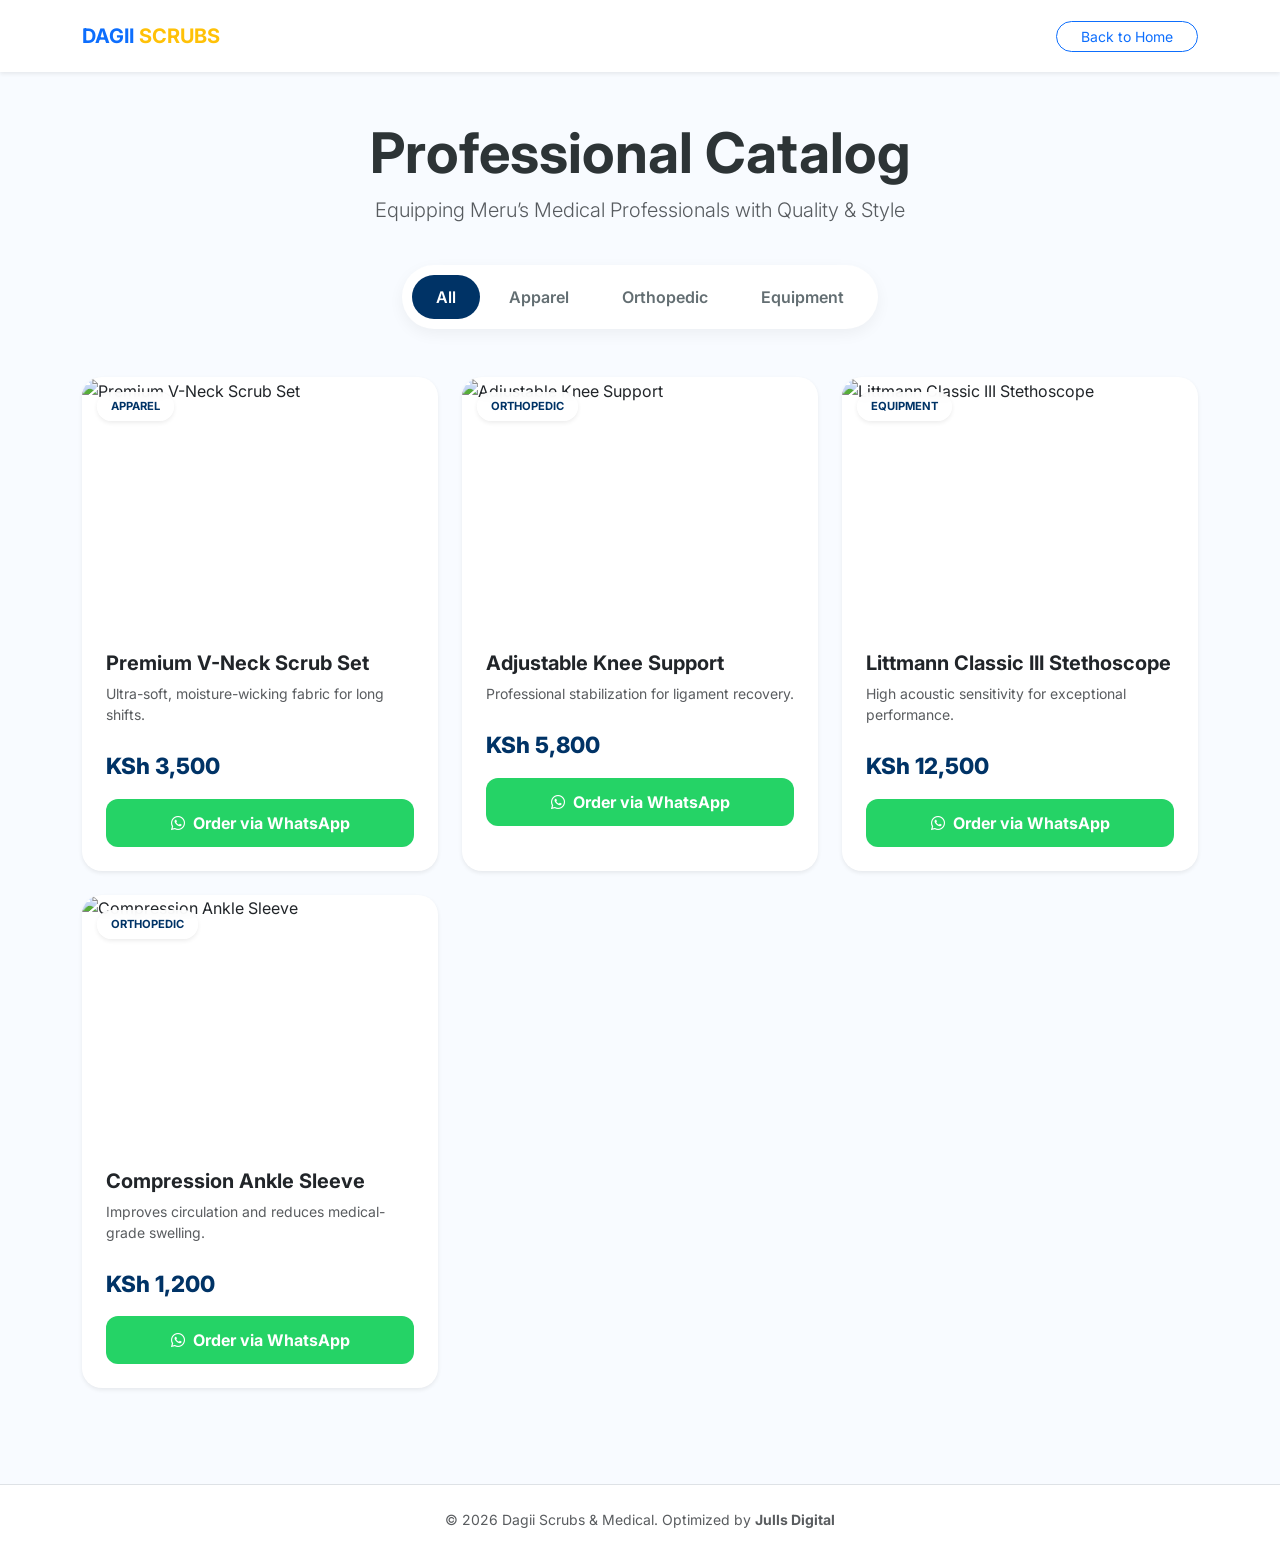
==== store.html @ 71c00f69 "Create store.html" ====
<!DOCTYPE html>
<html lang="en">
<head>
    <meta charset="UTF-8">
    <meta name="viewport" content="width=device-width, initial-scale=1.0">
    
    <title>Shop Medical Scrubs & Orthopedic Equipment | Dagii Scrubs Meru</title>
    <meta name="description" content="Premium medical apparel, orthopedic supports, and clinical equipment in Meru, Kenya. High-quality scrubs, knee braces, and diagnostic tools for healthcare heroes.">
    <meta name="keywords" content="Medical Scrubs Meru, Orthopedic Equipment Kenya, Dagii Scrubs, Buy Stethoscopes Meru, Knee Braces Kenya, Medical Supplies Meru">
    <meta name="author" content="Julls Digital">
    
    <meta property="og:title" content="Dagii Scrubs & Medical Supplies | Meru">
    <meta property="og:description" content="The standard in clinical excellence. Shop premium scrubs and orthopedic gear.">
    <meta property="og:type" content="website">
    <meta property="og:url" content="https://your-github-username.github.io/store.html">

    <link rel="preconnect" href="https://fonts.googleapis.com">
    <link href="https://fonts.googleapis.com/css2?family=Inter:wght@300;400;600;700;800&display=swap" rel="stylesheet">
    <link href="https://cdn.jsdelivr.net/npm/bootstrap@5.3.3/dist/css/bootstrap.min.css" rel="stylesheet">
    <link rel="stylesheet" href="https://cdnjs.cloudflare.com/ajax/libs/font-awesome/6.0.0/css/all.min.css">
    <link rel="stylesheet" href="https://cdnjs.cloudflare.com/ajax/libs/animate.css/4.1.1/animate.min.css"/>

    <script type="application/ld+json">
    {
      "@context": "https://schema.org/",
      "@type": "MedicalBusiness",
      "name": "Dagii Scrubs & Medical Supplies",
      "address": {
        "@type": "PostalAddress",
        "addressLocality": "Meru",
        "addressCountry": "KE"
      },
      "priceRange": "KSh 1000 - KSh 25000"
    }
    </script>

    <style>
        :root {
            --primary: #003366;
            --accent: #ffc107;
            --light-bg: #f8fbff;
        }

        body { font-family: 'Inter', sans-serif; background-color: var(--light-bg); color: #2d3436; }

        /* Smooth Transitions */
        .product-card {
            border: none;
            border-radius: 20px;
            transition: all 0.4s cubic-bezier(0.165, 0.84, 0.44, 1);
            background: #ffffff;
            height: 100%;
        }

        .product-card:hover {
            transform: translateY(-8px);
            box-shadow: 0 20px 30px rgba(0, 51, 102, 0.1);
        }

        .img-wrapper {
            height: 250px;
            overflow: hidden;
            border-radius: 20px 20px 0 0;
            position: relative;
        }

        .img-wrapper img {
            width: 100%;
            height: 100%;
            object-fit: cover;
            transition: transform 0.6s ease;
        }

        .product-card:hover .img-wrapper img { transform: scale(1.1); }

        .badge-cat {
            position: absolute;
            top: 15px;
            left: 15px;
            background: rgba(255, 255, 255, 0.9);
            color: var(--primary);
            font-weight: 700;
            font-size: 0.7rem;
            padding: 6px 14px;
            border-radius: 50px;
            text-transform: uppercase;
            backdrop-filter: blur(4px);
        }

        /* Filter Widget Styling */
        .filter-container {
            background: #fff;
            padding: 10px;
            border-radius: 50px;
            box-shadow: 0 5px 15px rgba(0,0,0,0.05);
            display: inline-flex;
            gap: 5px;
        }

        .btn-filter {
            border: none;
            background: transparent;
            padding: 10px 24px;
            border-radius: 40px;
            font-weight: 600;
            color: #636e72;
            transition: 0.3s;
        }

        .btn-filter.active { background: var(--primary); color: #fff; }

        .price-text { font-size: 1.4rem; font-weight: 800; color: var(--primary); }

        .wa-btn {
            background: #25d366;
            color: #fff;
            border-radius: 12px;
            font-weight: 700;
            border: none;
            padding: 12px;
            width: 100%;
            transition: 0.3s;
        }

        .wa-btn:hover { background: #128c7e; color: #fff; transform: translateY(-2px); }
    </style>
</head>
<body>

<nav class="navbar navbar-light bg-white py-3 shadow-sm sticky-top">
    <div class="container">
        <a class="navbar-brand fw-bolder text-primary" href="index.html">DAGII <span class="text-warning">SCRUBS</span></a>
        <a href="index.html" class="btn btn-outline-primary btn-sm rounded-pill px-4">Back to Home</a>
    </div>
</nav>

<main class="container py-5">
    <header class="text-center mb-5">
        <h1 class="fw-bold display-4">Professional Catalog</h1>
        <p class="text-muted lead">Equipping Meru’s Medical Professionals with Quality & Style</p>
        
        <div class="filter-container mt-4">
            <button class="btn-filter active" onclick="filterData('all', this)">All</button>
            <button class="btn-filter" onclick="filterData('Apparel', this)">Apparel</button>
            <button class="btn-filter" onclick="filterData('Orthopedic', this)">Orthopedic</button>
            <button class="btn-filter" onclick="filterData('Equipment', this)">Equipment</button>
        </div>
    </header>

    <div class="row g-4" id="store-front">
        </div>
</main>

<script>
    // Mock API Data - Replace the URL in the fetch section later
    const products = [
        {
            id: 101,
            category: "Apparel",
            name: "Premium V-Neck Scrub Set",
            price: "3,500",
            img: "https://images.unsplash.com/photo-1628177142898-93e36e4e3a50?auto=format&fit=crop&q=80&w=800",
            desc: "Ultra-soft, moisture-wicking fabric for long shifts."
        },
        {
            id: 201,
            category: "Orthopedic",
            name: "Adjustable Knee Support",
            price: "5,800",
            img: "https://images.unsplash.com/photo-1581056323862-61d0251fe2fe?auto=format&fit=crop&q=80&w=800",
            desc: "Professional stabilization for ligament recovery."
        },
        {
            id: 301,
            category: "Equipment",
            name: "Littmann Classic III Stethoscope",
            price: "12,500",
            img: "https://images.unsplash.com/photo-1516549655169-df83a0774514?auto=format&fit=crop&q=80&w=800",
            desc: "High acoustic sensitivity for exceptional performance."
        },
        {
            id: 202,
            category: "Orthopedic",
            name: "Compression Ankle Sleeve",
            price: "1,200",
            img: "https://images.unsplash.com/photo-1596728321725-364ef02868bf?auto=format&fit=crop&q=80&w=800",
            desc: "Improves circulation and reduces medical-grade swelling."
        }
    ];

    const storeContainer = document.getElementById('store-front');

    function renderProducts(items) {
        storeContainer.innerHTML = items.map(p => `
            <div class="col-md-6 col-lg-4 animate__animated animate__fadeIn">
                <article class="card product-card shadow-sm">
                    <div class="img-wrapper">
                        <span class="badge-cat shadow-sm">${p.category}</span>
                        <img src="${p.img}" alt="${p.name}" loading="lazy">
                    </div>
                    <div class="card-body p-4">
                        <h2 class="h5 fw-bold mb-2">${p.name}</h2>
                        <p class="text-muted small mb-4">${p.desc}</p>
                        <div class="d-flex justify-content-between align-items-center mb-3">
                            <span class="price-text">KSh ${p.price}</span>
                        </div>
                        <a href="https://wa.me/254790640609?text=Order Inquiry: ${p.name}" class="btn wa-btn text-center">
                            <i class="fab fa-whatsapp me-2"></i>Order via WhatsApp
                        </a>
                    </div>
                </article>
            </div>
        `).join('');
    }

    function filterData(cat, btn) {
        // Toggle Active Class
        document.querySelectorAll('.btn-filter').forEach(b => b.classList.remove('active'));
        btn.classList.add('active');

        // Logic
        if(cat === 'all') {
            renderProducts(products);
        } else {
            const filtered = products.filter(item => item.category === cat);
            renderProducts(filtered);
        }
    }

    // Initialize Store
    document.addEventListener('DOMContentLoaded', () => renderProducts(products));
</script>

<footer class="bg-white py-4 mt-5 border-top">
    <div class="container text-center">
        <p class="text-muted small mb-0">© 2026 Dagii Scrubs & Medical. Optimized by <strong>Julls Digital</strong></p>
    </div>
</footer>

<script src="https://cdn.jsdelivr.net/npm/bootstrap@5.3.3/dist/js/bootstrap.bundle.min.js"></script>
</body>
</html>
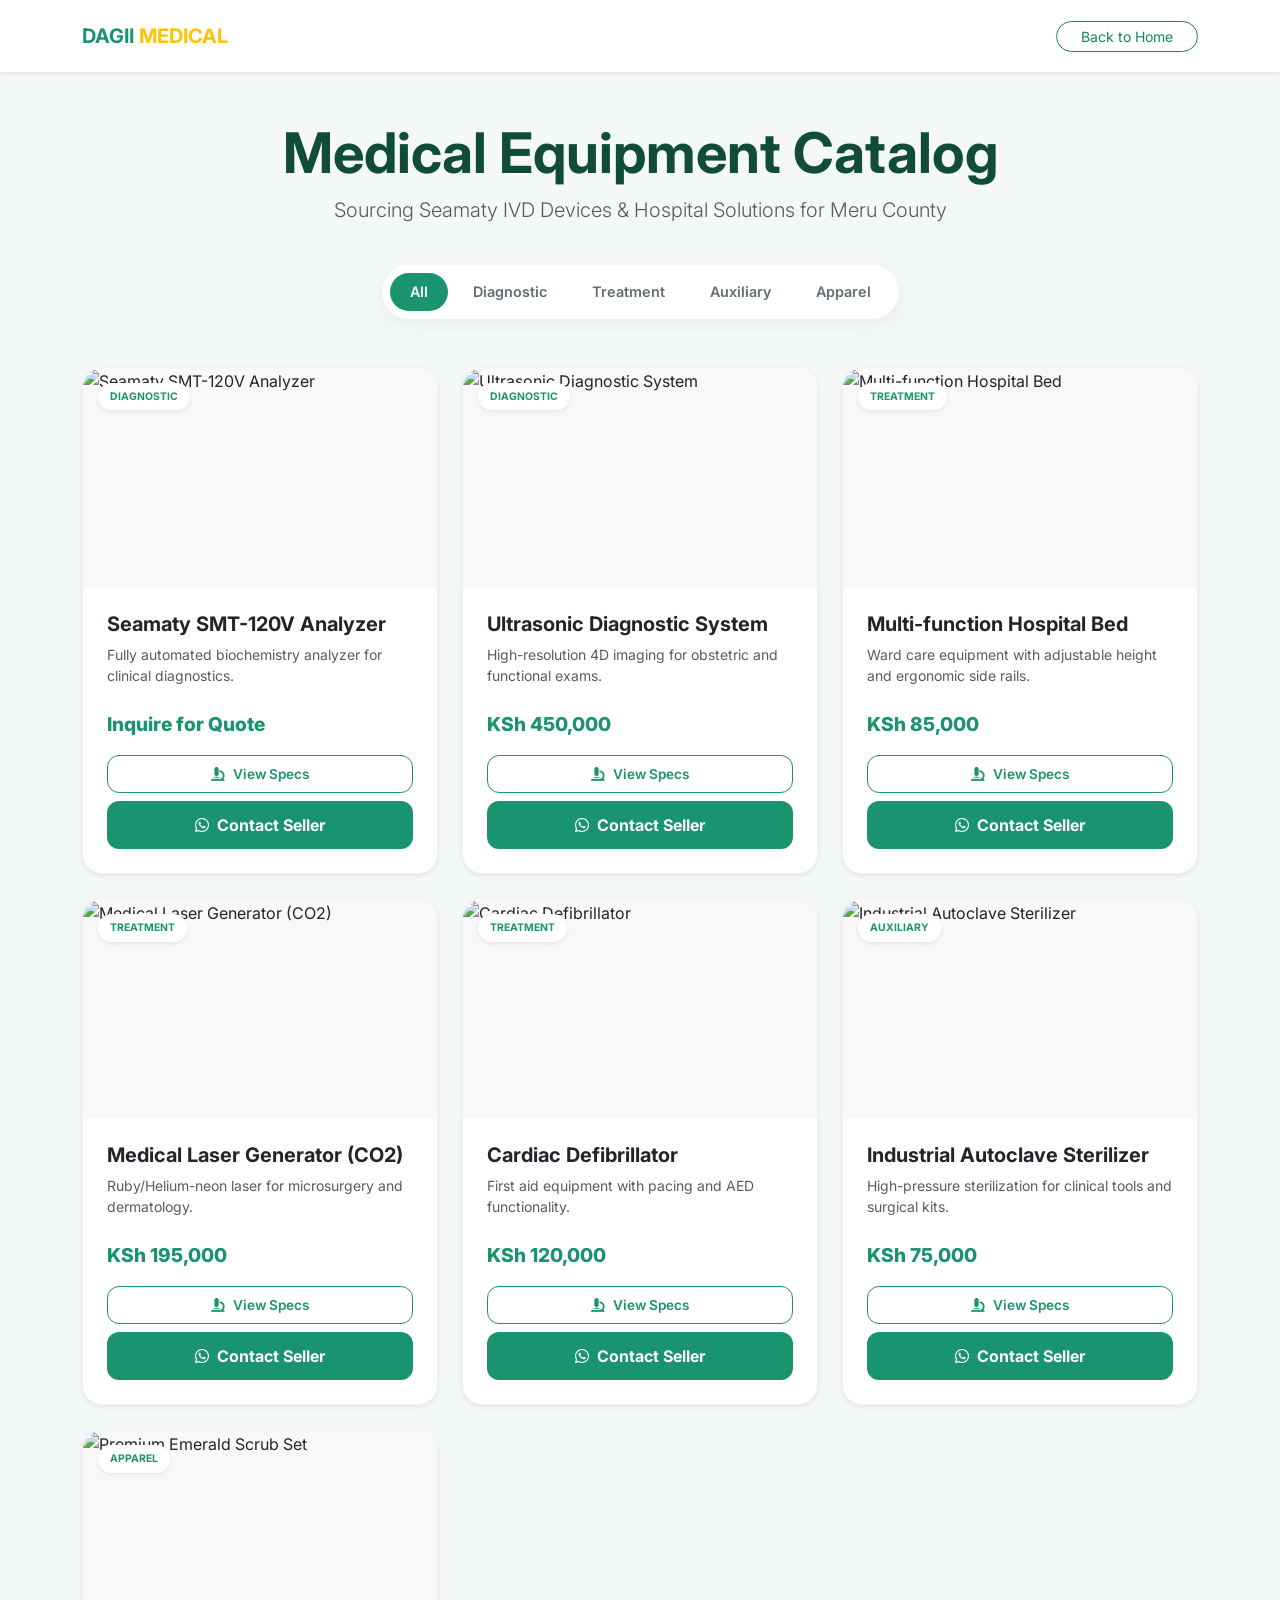
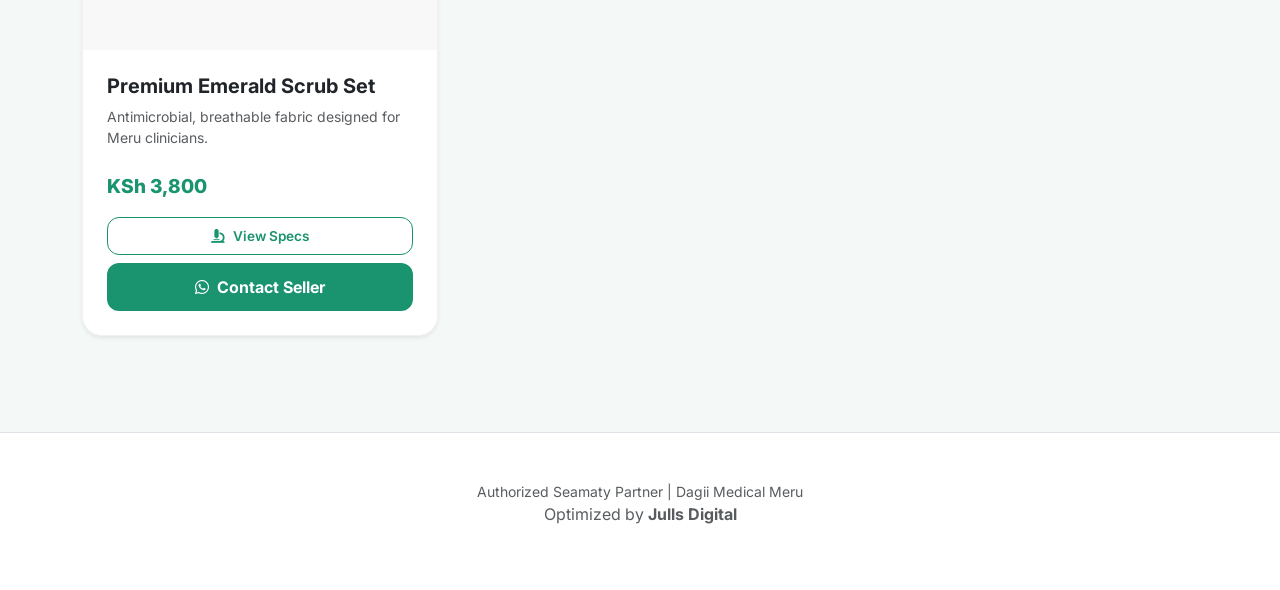
==== commit da2f1da8: "Update store.html" ====
--- a/store.html
+++ b/store.html
@@ -4,41 +4,25 @@
     <meta charset="UTF-8">
     <meta name="viewport" content="width=device-width, initial-scale=1.0">
     
-    <title>Shop Medical Scrubs & Orthopedic Equipment | Dagii Scrubs Meru</title>
-    <meta name="description" content="Premium medical apparel, orthopedic supports, and clinical equipment in Meru, Kenya. High-quality scrubs, knee braces, and diagnostic tools for healthcare heroes.">
-    <meta name="keywords" content="Medical Scrubs Meru, Orthopedic Equipment Kenya, Dagii Scrubs, Buy Stethoscopes Meru, Knee Braces Kenya, Medical Supplies Meru">
+    <title>Medical Equipment & IVD Solutions | Dagii Medical Meru</title>
+    <meta name="description" content="Authorized distributor of clinical diagnostic products, Seamaty IVD devices, surgical tools, and ward care equipment in Meru, Kenya.">
+    <meta name="keywords" content="Seamaty Kenya, IVD devices Meru, Diagnostic Equipment Meru, Surgical Instruments Kenya, Medical Laser Generators, Ward Care Equipment Meru">
     <meta name="author" content="Julls Digital">
     
-    <meta property="og:title" content="Dagii Scrubs & Medical Supplies | Meru">
-    <meta property="og:description" content="The standard in clinical excellence. Shop premium scrubs and orthopedic gear.">
-    <meta property="og:type" content="website">
-    <meta property="og:url" content="https://your-github-username.github.io/store.html">
-
     <link rel="preconnect" href="https://fonts.googleapis.com">
+    <link rel="preconnect" href="https://fonts.gstatic.com" crossorigin>
     <link href="https://fonts.googleapis.com/css2?family=Inter:wght@300;400;600;700;800&display=swap" rel="stylesheet">
+    
     <link href="https://cdn.jsdelivr.net/npm/bootstrap@5.3.3/dist/css/bootstrap.min.css" rel="stylesheet">
     <link rel="stylesheet" href="https://cdnjs.cloudflare.com/ajax/libs/font-awesome/6.0.0/css/all.min.css">
     <link rel="stylesheet" href="https://cdnjs.cloudflare.com/ajax/libs/animate.css/4.1.1/animate.min.css"/>
 
-    <script type="application/ld+json">
-    {
-      "@context": "https://schema.org/",
-      "@type": "MedicalBusiness",
-      "name": "Dagii Scrubs & Medical Supplies",
-      "address": {
-        "@type": "PostalAddress",
-        "addressLocality": "Meru",
-        "addressCountry": "KE"
-      },
-      "priceRange": "KSh 1000 - KSh 25000"
-    }
-    </script>
-
     <style>
         :root {
-            --primary: #003366;
-            --accent: #ffc107;
-            --light-bg: #f8fbff;
+            --primary-green: #1a936f; /* Medical Clinical Green */
+            --dark-green: #114b3a;
+            --accent-yellow: #ffc107;
+            --light-bg: #f4f9f7;
         }
 
         body { font-family: 'Inter', sans-serif; background-color: var(--light-bg); color: #2d3436; }
@@ -50,18 +34,21 @@
             transition: all 0.4s cubic-bezier(0.165, 0.84, 0.44, 1);
             background: #ffffff;
             height: 100%;
+            border: 1px solid rgba(0,0,0,0.05);
         }
 
         .product-card:hover {
             transform: translateY(-8px);
-            box-shadow: 0 20px 30px rgba(0, 51, 102, 0.1);
+            box-shadow: 0 20px 30px rgba(26, 147, 111, 0.15);
+            border-color: var(--primary-green);
         }
 
         .img-wrapper {
-            height: 250px;
+            height: 220px;
             overflow: hidden;
             border-radius: 20px 20px 0 0;
             position: relative;
+            background: #f8f8f8;
         }
 
         .img-wrapper img {
@@ -77,42 +64,46 @@
             position: absolute;
             top: 15px;
             left: 15px;
-            background: rgba(255, 255, 255, 0.9);
-            color: var(--primary);
+            background: rgba(255, 255, 255, 0.95);
+            color: var(--primary-green);
             font-weight: 700;
-            font-size: 0.7rem;
-            padding: 6px 14px;
+            font-size: 0.65rem;
+            padding: 6px 12px;
             border-radius: 50px;
             text-transform: uppercase;
             backdrop-filter: blur(4px);
+            box-shadow: 0 2px 5px rgba(0,0,0,0.1);
         }
 
         /* Filter Widget Styling */
         .filter-container {
             background: #fff;
-            padding: 10px;
+            padding: 8px;
             border-radius: 50px;
             box-shadow: 0 5px 15px rgba(0,0,0,0.05);
             display: inline-flex;
+            flex-wrap: wrap;
+            justify-content: center;
             gap: 5px;
         }
 
         .btn-filter {
             border: none;
             background: transparent;
-            padding: 10px 24px;
+            padding: 8px 20px;
             border-radius: 40px;
             font-weight: 600;
             color: #636e72;
             transition: 0.3s;
-        }
-
-        .btn-filter.active { background: var(--primary); color: #fff; }
-
-        .price-text { font-size: 1.4rem; font-weight: 800; color: var(--primary); }
+            font-size: 0.9rem;
+        }
+
+        .btn-filter.active { background: var(--primary-green); color: #fff; }
+
+        .price-text { font-size: 1.2rem; font-weight: 800; color: var(--primary-green); }
 
         .wa-btn {
-            background: #25d366;
+            background: var(--primary-green);
             color: #fff;
             border-radius: 12px;
             font-weight: 700;
@@ -122,28 +113,46 @@
             transition: 0.3s;
         }
 
-        .wa-btn:hover { background: #128c7e; color: #fff; transform: translateY(-2px); }
+        .wa-btn:hover { background: var(--dark-green); color: #fff; transform: translateY(-2px); }
+
+        .specs-btn {
+            background: transparent;
+            color: var(--primary-green);
+            border: 1px solid var(--primary-green);
+            border-radius: 12px;
+            font-weight: 600;
+            padding: 8px;
+            width: 100%;
+            margin-bottom: 8px;
+            transition: 0.3s;
+            font-size: 0.85rem;
+        }
+        
+        .specs-btn:hover { background: var(--primary-green); color: white; }
     </style>
 </head>
 <body>
 
 <nav class="navbar navbar-light bg-white py-3 shadow-sm sticky-top">
     <div class="container">
-        <a class="navbar-brand fw-bolder text-primary" href="index.html">DAGII <span class="text-warning">SCRUBS</span></a>
-        <a href="index.html" class="btn btn-outline-primary btn-sm rounded-pill px-4">Back to Home</a>
+        <a class="navbar-brand fw-bolder text-success" href="index.html" style="color: var(--primary-green) !important;">
+            DAGII <span class="text-warning">MEDICAL</span>
+        </a>
+        <a href="index.html" class="btn btn-outline-success btn-sm rounded-pill px-4">Back to Home</a>
     </div>
 </nav>
 
 <main class="container py-5">
     <header class="text-center mb-5">
-        <h1 class="fw-bold display-4">Professional Catalog</h1>
-        <p class="text-muted lead">Equipping Meru’s Medical Professionals with Quality & Style</p>
+        <h1 class="fw-bold display-4" style="color: var(--dark-green);">Medical Equipment Catalog</h1>
+        <p class="text-muted lead">Sourcing Seamaty IVD Devices & Hospital Solutions for Meru County</p>
         
         <div class="filter-container mt-4">
             <button class="btn-filter active" onclick="filterData('all', this)">All</button>
+            <button class="btn-filter" onclick="filterData('Diagnostic', this)">Diagnostic</button>
+            <button class="btn-filter" onclick="filterData('Treatment', this)">Treatment</button>
+            <button class="btn-filter" onclick="filterData('Auxiliary', this)">Auxiliary</button>
             <button class="btn-filter" onclick="filterData('Apparel', this)">Apparel</button>
-            <button class="btn-filter" onclick="filterData('Orthopedic', this)">Orthopedic</button>
-            <button class="btn-filter" onclick="filterData('Equipment', this)">Equipment</button>
         </div>
     </header>
 
@@ -151,40 +160,86 @@
         </div>
 </main>
 
+<div class="modal fade" id="specsModal" tabindex="-1" aria-hidden="true">
+    <div class="modal-dialog modal-dialog-centered">
+        <div class="modal-content border-0 shadow-lg" style="border-radius: 20px;">
+            <div class="modal-header bg-light border-0" style="border-radius: 20px 20px 0 0;">
+                <h5 class="modal-title fw-bold" id="modalTitle">Technical Specifications</h5>
+                <button type="button" class="btn-close" data-bs-dismiss="modal" aria-label="Close"></button>
+            </div>
+            <div class="modal-body p-4" id="modalBody"></div>
+        </div>
+    </div>
+</div>
+
 <script>
-    // Mock API Data - Replace the URL in the fetch section later
     const products = [
-        {
-            id: 101,
+        // DIAGNOSTIC
+        {
+            id: 1,
+            category: "Diagnostic",
+            name: "Seamaty SMT-120V Analyzer",
+            price: "Inquire for Quote",
+            img: "https://images.unsplash.com/photo-1579152276503-68fe28ec89a1?auto=format&fit=crop&q=80&w=800",
+            desc: "Fully automated biochemistry analyzer for clinical diagnostics.",
+            specs: ["Sample: Whole blood, Serum, Plasma", "Test Time: 12 min", "Parameters: Up to 35"]
+        },
+        {
+            id: 2,
+            category: "Diagnostic",
+            name: "Ultrasonic Diagnostic System",
+            price: "450,000",
+            img: "https://images.unsplash.com/photo-1581594658553-4357630d4b6d?auto=format&fit=crop&q=80&w=800",
+            desc: "High-resolution 4D imaging for obstetric and functional exams.",
+            specs: ["Display: 15 inch LED", "Modes: B, M, 4B", "Application: OB/GYN, Abdominal"]
+        },
+        // TREATMENT
+        {
+            id: 3,
+            category: "Treatment",
+            name: "Multi-function Hospital Bed",
+            price: "85,000",
+            img: "https://plus.unsplash.com/premium_photo-1661766524961-0b5c17945935?auto=format&fit=crop&q=80&w=800",
+            desc: "Ward care equipment with adjustable height and ergonomic side rails.",
+            specs: ["Material: Cold-rolled steel", "Functions: 3-crank manual", "Load: 250kg"]
+        },
+        {
+            id: 4,
+            category: "Treatment",
+            name: "Medical Laser Generator (CO2)",
+            price: "195,000",
+            img: "https://images.unsplash.com/photo-1516549655169-df83a0774514?auto=format&fit=crop&q=80&w=800",
+            desc: "Ruby/Helium-neon laser for microsurgery and dermatology.",
+            specs: ["Wavelength: 10.6um", "Power: 30W", "Cooling: Air cooled"]
+        },
+        {
+            id: 5,
+            category: "Treatment",
+            name: "Cardiac Defibrillator",
+            price: "120,000",
+            img: "https://images.unsplash.com/photo-1584036561566-baf8f5f1b144?auto=format&fit=crop&q=80&w=800",
+            desc: "First aid equipment with pacing and AED functionality.",
+            specs: ["Waveform: Biphasic", "Screen: 7 inch TFT", "Battery: 4 hours"]
+        },
+        // AUXILIARY
+        {
+            id: 6,
+            category: "Auxiliary",
+            name: "Industrial Autoclave Sterilizer",
+            price: "75,000",
+            img: "https://images.unsplash.com/photo-1582719508461-905c673771fd?auto=format&fit=crop&q=80&w=800",
+            desc: "High-pressure sterilization for clinical tools and surgical kits.",
+            specs: ["Volume: 24L", "Temp: 134°C", "Safety: Auto-shutoff"]
+        },
+        // APPAREL
+        {
+            id: 7,
             category: "Apparel",
-            name: "Premium V-Neck Scrub Set",
-            price: "3,500",
+            name: "Premium Emerald Scrub Set",
+            price: "3,800",
             img: "https://images.unsplash.com/photo-1628177142898-93e36e4e3a50?auto=format&fit=crop&q=80&w=800",
-            desc: "Ultra-soft, moisture-wicking fabric for long shifts."
-        },
-        {
-            id: 201,
-            category: "Orthopedic",
-            name: "Adjustable Knee Support",
-            price: "5,800",
-            img: "https://images.unsplash.com/photo-1581056323862-61d0251fe2fe?auto=format&fit=crop&q=80&w=800",
-            desc: "Professional stabilization for ligament recovery."
-        },
-        {
-            id: 301,
-            category: "Equipment",
-            name: "Littmann Classic III Stethoscope",
-            price: "12,500",
-            img: "https://images.unsplash.com/photo-1516549655169-df83a0774514?auto=format&fit=crop&q=80&w=800",
-            desc: "High acoustic sensitivity for exceptional performance."
-        },
-        {
-            id: 202,
-            category: "Orthopedic",
-            name: "Compression Ankle Sleeve",
-            price: "1,200",
-            img: "https://images.unsplash.com/photo-1596728321725-364ef02868bf?auto=format&fit=crop&q=80&w=800",
-            desc: "Improves circulation and reduces medical-grade swelling."
+            desc: "Antimicrobial, breathable fabric designed for Meru clinicians.",
+            specs: ["Fabric: 4-way stretch", "Pockets: 6 reinforced", "Fit: Modern Tailored"]
         }
     ];
 
@@ -202,10 +257,13 @@
                         <h2 class="h5 fw-bold mb-2">${p.name}</h2>
                         <p class="text-muted small mb-4">${p.desc}</p>
                         <div class="d-flex justify-content-between align-items-center mb-3">
-                            <span class="price-text">KSh ${p.price}</span>
+                            <span class="price-text">${p.price.includes('Inquire') ? p.price : 'KSh ' + p.price}</span>
                         </div>
-                        <a href="https://wa.me/254790640609?text=Order Inquiry: ${p.name}" class="btn wa-btn text-center">
-                            <i class="fab fa-whatsapp me-2"></i>Order via WhatsApp
+                        <button class="specs-btn" onclick="showSpecs(${p.id})">
+                            <i class="fas fa-microscope me-2"></i>View Specs
+                        </button>
+                        <a href="https://wa.me/254790640609?text=Inquiry for ${p.name}" class="btn wa-btn text-center">
+                            <i class="fab fa-whatsapp me-2"></i>Contact Seller
                         </a>
                     </div>
                 </article>
@@ -213,12 +271,21 @@
         `).join('');
     }
 
+    function showSpecs(id) {
+        const p = products.find(prod => prod.id === id);
+        const modalBody = document.getElementById('modalBody');
+        document.getElementById('modalTitle').innerText = p.name;
+        
+        modalBody.innerHTML = `<ul class="list-group list-group-flush">
+            ${p.specs.map(s => `<li class="list-group-item border-0 px-0 small text-muted"><i class="fas fa-check-circle text-success me-2"></i>${s}</li>`).join('')}
+        </ul>`;
+        
+        new bootstrap.Modal(document.getElementById('specsModal')).show();
+    }
+
     function filterData(cat, btn) {
-        // Toggle Active Class
         document.querySelectorAll('.btn-filter').forEach(b => b.classList.remove('active'));
         btn.classList.add('active');
-
-        // Logic
         if(cat === 'all') {
             renderProducts(products);
         } else {
@@ -227,13 +294,13 @@
         }
     }
 
-    // Initialize Store
     document.addEventListener('DOMContentLoaded', () => renderProducts(products));
 </script>
 
-<footer class="bg-white py-4 mt-5 border-top">
+<footer class="bg-white py-5 mt-5 border-top">
     <div class="container text-center">
-        <p class="text-muted small mb-0">© 2026 Dagii Scrubs & Medical. Optimized by <strong>Julls Digital</strong></p>
+        <p class="text-muted small mb-0">Authorized Seamaty Partner | Dagii Medical Meru</p>
+        <p class="text-muted x-small">Optimized by <strong>Julls Digital</strong></p>
     </div>
 </footer>
 
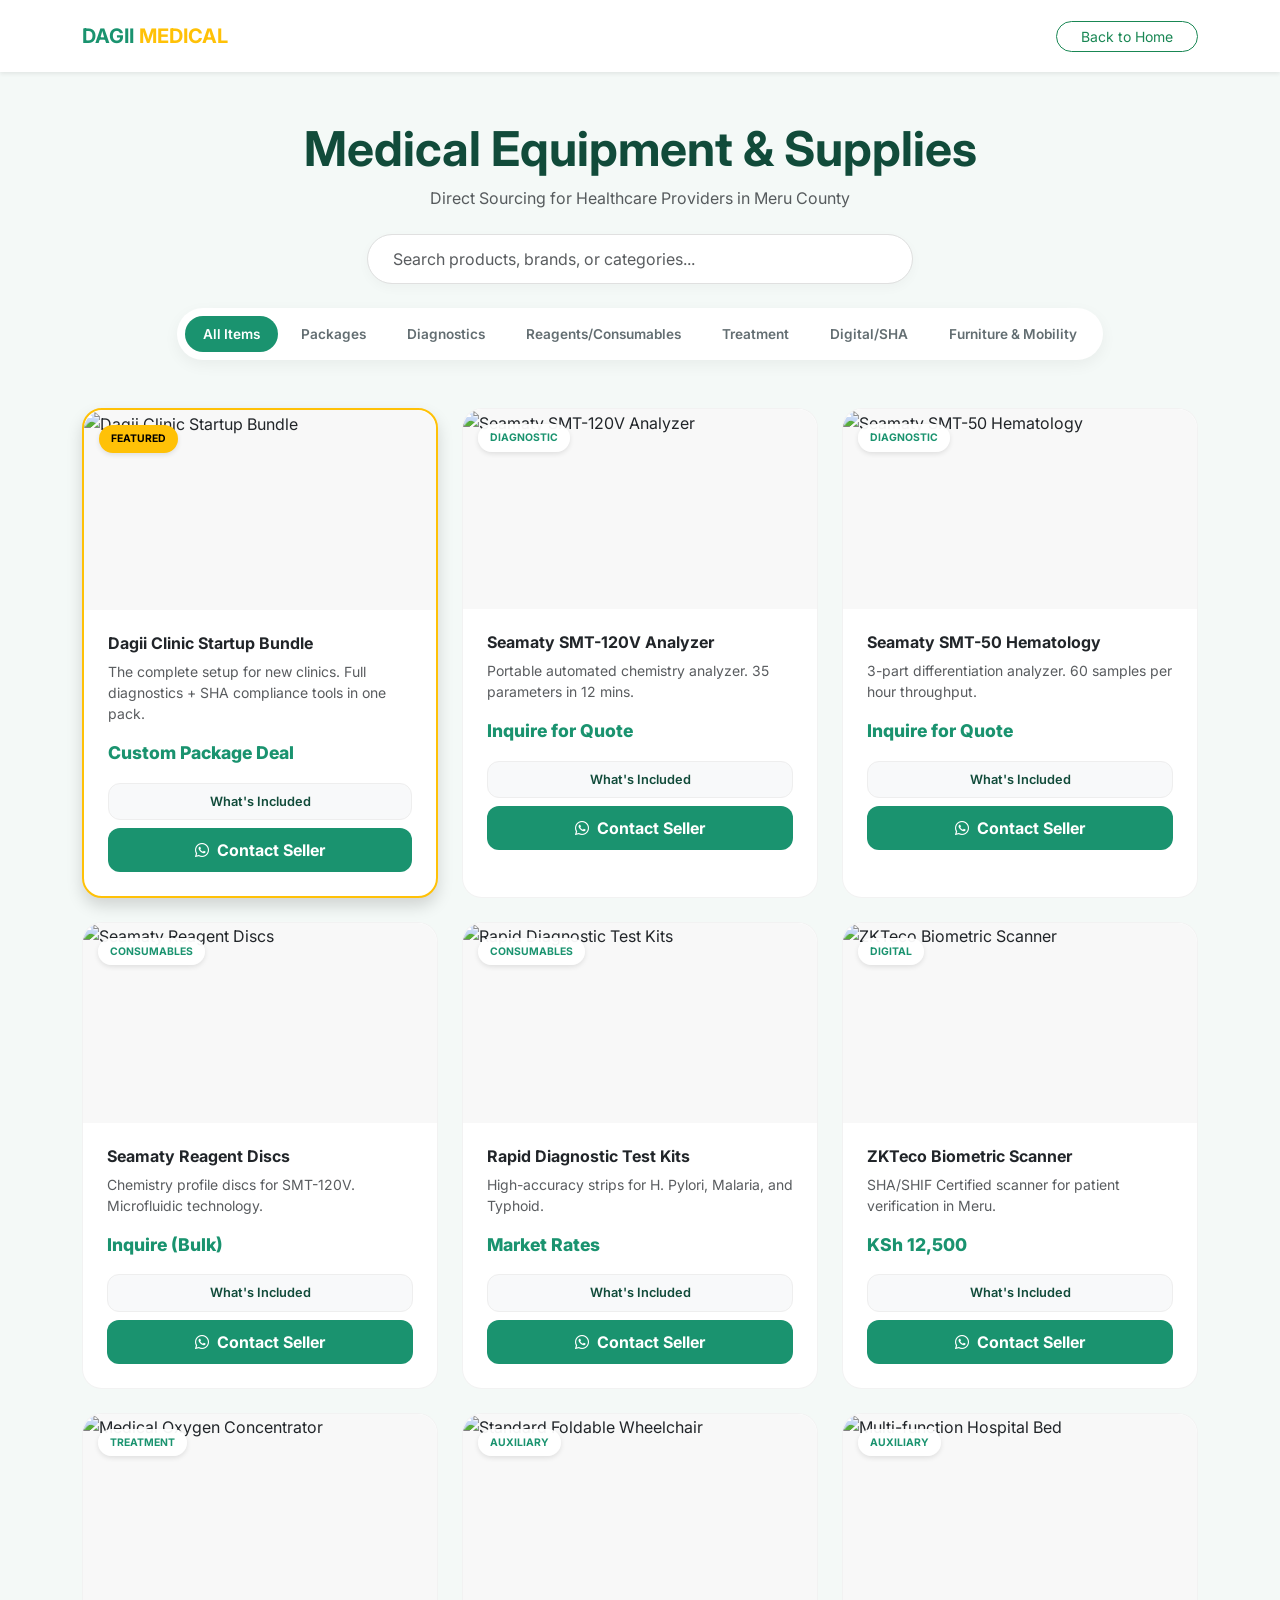
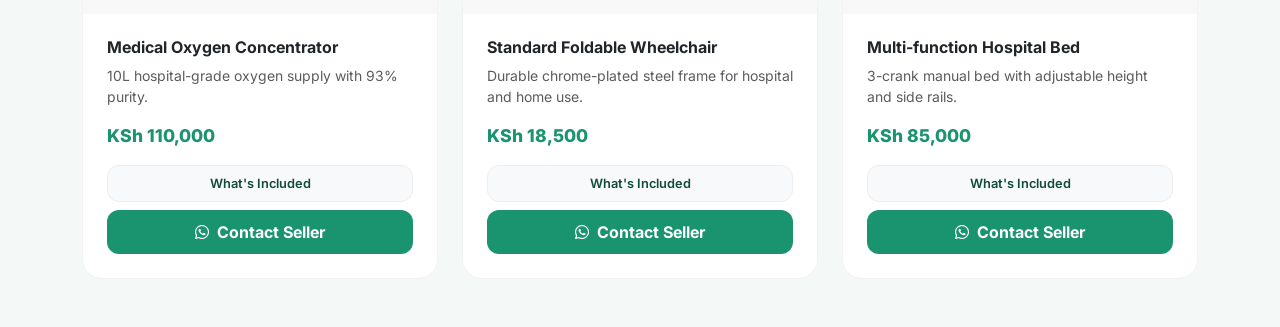
==== commit 2c621a99: "Update store.html" ====
--- a/store.html
+++ b/store.html
@@ -3,23 +3,19 @@
 <head>
     <meta charset="UTF-8">
     <meta name="viewport" content="width=device-width, initial-scale=1.0">
-    
     <title>Medical Equipment & IVD Solutions | Dagii Medical Meru</title>
-    <meta name="description" content="Authorized distributor of clinical diagnostic products, Seamaty IVD devices, surgical tools, and ward care equipment in Meru, Kenya.">
-    <meta name="keywords" content="Seamaty Kenya, IVD devices Meru, Diagnostic Equipment Meru, Surgical Instruments Kenya, Medical Laser Generators, Ward Care Equipment Meru">
-    <meta name="author" content="Julls Digital">
+    <meta name="description" content="Authorized Seamaty distributor in Meru. Providing IVD devices, SHA biometric scanners, reagents, and hospital furniture.">
     
     <link rel="preconnect" href="https://fonts.googleapis.com">
     <link rel="preconnect" href="https://fonts.gstatic.com" crossorigin>
     <link href="https://fonts.googleapis.com/css2?family=Inter:wght@300;400;600;700;800&display=swap" rel="stylesheet">
-    
     <link href="https://cdn.jsdelivr.net/npm/bootstrap@5.3.3/dist/css/bootstrap.min.css" rel="stylesheet">
     <link rel="stylesheet" href="https://cdnjs.cloudflare.com/ajax/libs/font-awesome/6.0.0/css/all.min.css">
     <link rel="stylesheet" href="https://cdnjs.cloudflare.com/ajax/libs/animate.css/4.1.1/animate.min.css"/>
 
     <style>
         :root {
-            --primary-green: #1a936f; /* Medical Clinical Green */
+            --primary-green: #1a936f;
             --dark-green: #114b3a;
             --accent-yellow: #ffc107;
             --light-bg: #f4f9f7;
@@ -27,7 +23,6 @@
 
         body { font-family: 'Inter', sans-serif; background-color: var(--light-bg); color: #2d3436; }
 
-        /* Smooth Transitions */
         .product-card {
             border: none;
             border-radius: 20px;
@@ -44,7 +39,7 @@
         }
 
         .img-wrapper {
-            height: 220px;
+            height: 200px;
             overflow: hidden;
             border-radius: 20px 20px 0 0;
             position: relative;
@@ -57,8 +52,6 @@
             object-fit: cover;
             transition: transform 0.6s ease;
         }
-
-        .product-card:hover .img-wrapper img { transform: scale(1.1); }
 
         .badge-cat {
             position: absolute;
@@ -71,11 +64,9 @@
             padding: 6px 12px;
             border-radius: 50px;
             text-transform: uppercase;
-            backdrop-filter: blur(4px);
             box-shadow: 0 2px 5px rgba(0,0,0,0.1);
         }
 
-        /* Filter Widget Styling */
         .filter-container {
             background: #fff;
             padding: 8px;
@@ -90,52 +81,62 @@
         .btn-filter {
             border: none;
             background: transparent;
-            padding: 8px 20px;
+            padding: 8px 18px;
             border-radius: 40px;
             font-weight: 600;
             color: #636e72;
             transition: 0.3s;
-            font-size: 0.9rem;
+            font-size: 0.85rem;
         }
 
         .btn-filter.active { background: var(--primary-green); color: #fff; }
 
-        .price-text { font-size: 1.2rem; font-weight: 800; color: var(--primary-green); }
+        .search-box {
+            border-radius: 50px;
+            padding: 12px 25px;
+            border: 1px solid #e0e0e0;
+            box-shadow: 0 4px 12px rgba(0,0,0,0.03);
+        }
+
+        .price-text { font-size: 1.1rem; font-weight: 800; color: var(--primary-green); }
 
         .wa-btn {
             background: var(--primary-green);
             color: #fff;
             border-radius: 12px;
             font-weight: 700;
-            border: none;
-            padding: 12px;
+            padding: 10px;
             width: 100%;
+            display: block;
+            text-decoration: none;
             transition: 0.3s;
         }
 
-        .wa-btn:hover { background: var(--dark-green); color: #fff; transform: translateY(-2px); }
+        .wa-btn:hover { background: var(--dark-green); color: white; }
 
         .specs-btn {
-            background: transparent;
-            color: var(--primary-green);
-            border: 1px solid var(--primary-green);
+            background: #f8f9fa;
+            color: var(--dark-green);
+            border: 1px solid #eee;
             border-radius: 12px;
             font-weight: 600;
             padding: 8px;
             width: 100%;
             margin-bottom: 8px;
-            transition: 0.3s;
-            font-size: 0.85rem;
-        }
-        
-        .specs-btn:hover { background: var(--primary-green); color: white; }
+            font-size: 0.8rem;
+        }
+
+        /* Styling for Featured Package */
+        .featured-card {
+            border: 2px solid var(--accent-yellow) !important;
+        }
     </style>
 </head>
 <body>
 
 <nav class="navbar navbar-light bg-white py-3 shadow-sm sticky-top">
     <div class="container">
-        <a class="navbar-brand fw-bolder text-success" href="index.html" style="color: var(--primary-green) !important;">
+        <a class="navbar-brand fw-bold" href="index.html" style="color: var(--primary-green);">
             DAGII <span class="text-warning">MEDICAL</span>
         </a>
         <a href="index.html" class="btn btn-outline-success btn-sm rounded-pill px-4">Back to Home</a>
@@ -144,28 +145,35 @@
 
 <main class="container py-5">
     <header class="text-center mb-5">
-        <h1 class="fw-bold display-4" style="color: var(--dark-green);">Medical Equipment Catalog</h1>
-        <p class="text-muted lead">Sourcing Seamaty IVD Devices & Hospital Solutions for Meru County</p>
+        <h1 class="fw-bold display-5" style="color: var(--dark-green);">Medical Equipment & Supplies</h1>
+        <p class="text-muted">Direct Sourcing for Healthcare Providers in Meru County</p>
         
-        <div class="filter-container mt-4">
-            <button class="btn-filter active" onclick="filterData('all', this)">All</button>
-            <button class="btn-filter" onclick="filterData('Diagnostic', this)">Diagnostic</button>
+        <div class="row justify-content-center my-4">
+            <div class="col-md-6">
+                <input type="text" id="searchInput" class="form-control search-box" placeholder="Search products, brands, or categories..." onkeyup="searchProducts()">
+            </div>
+        </div>
+
+        <div class="filter-container">
+            <button class="btn-filter active" onclick="filterData('all', this)">All Items</button>
+            <button class="btn-filter" onclick="filterData('Featured', this)">Packages</button>
+            <button class="btn-filter" onclick="filterData('Diagnostic', this)">Diagnostics</button>
+            <button class="btn-filter" onclick="filterData('Consumables', this)">Reagents/Consumables</button>
             <button class="btn-filter" onclick="filterData('Treatment', this)">Treatment</button>
-            <button class="btn-filter" onclick="filterData('Auxiliary', this)">Auxiliary</button>
-            <button class="btn-filter" onclick="filterData('Apparel', this)">Apparel</button>
+            <button class="btn-filter" onclick="filterData('Digital', this)">Digital/SHA</button>
+            <button class="btn-filter" onclick="filterData('Auxiliary', this)">Furniture & Mobility</button>
         </div>
     </header>
 
-    <div class="row g-4" id="store-front">
-        </div>
+    <div class="row g-4" id="store-front"></div>
 </main>
 
-<div class="modal fade" id="specsModal" tabindex="-1" aria-hidden="true">
+<div class="modal fade" id="specsModal" tabindex="-1">
     <div class="modal-dialog modal-dialog-centered">
         <div class="modal-content border-0 shadow-lg" style="border-radius: 20px;">
-            <div class="modal-header bg-light border-0" style="border-radius: 20px 20px 0 0;">
-                <h5 class="modal-title fw-bold" id="modalTitle">Technical Specifications</h5>
-                <button type="button" class="btn-close" data-bs-dismiss="modal" aria-label="Close"></button>
+            <div class="modal-header border-0 bg-light">
+                <h5 class="modal-title fw-bold" id="modalTitle">Technical Details</h5>
+                <button type="button" class="btn-close" data-bs-dismiss="modal"></button>
             </div>
             <div class="modal-body p-4" id="modalBody"></div>
         </div>
@@ -174,72 +182,98 @@
 
 <script>
     const products = [
-        // DIAGNOSTIC
+        // FEATURED BUNDLES
+        {
+            id: 100,
+            category: "Featured",
+            name: "Dagii Clinic Startup Bundle",
+            price: "Custom Package Deal",
+            img: "https://images.unsplash.com/photo-1519494026892-80bbd2d6fd0d?auto=format&fit=crop&q=80&w=800",
+            desc: "The complete setup for new clinics. Full diagnostics + SHA compliance tools in one pack.",
+            specs: [
+                "Seamaty SMT-120V Chemistry Analyzer",
+                "SHA/SHIF Certified Biometric Scanner",
+                "20x Multi-parameter Reagent Discs",
+                "Free Installation & Staff Training",
+                "12 Months Local Tech Support"
+            ]
+        },
+        // DIAGNOSTICS
         {
             id: 1,
             category: "Diagnostic",
             name: "Seamaty SMT-120V Analyzer",
             price: "Inquire for Quote",
             img: "https://images.unsplash.com/photo-1579152276503-68fe28ec89a1?auto=format&fit=crop&q=80&w=800",
-            desc: "Fully automated biochemistry analyzer for clinical diagnostics.",
-            specs: ["Sample: Whole blood, Serum, Plasma", "Test Time: 12 min", "Parameters: Up to 35"]
+            desc: "Portable automated chemistry analyzer. 35 parameters in 12 mins.",
+            specs: ["POCT Technology", "Sample: 100ul Whole Blood", "LIS/HIS Compatible"]
         },
         {
             id: 2,
             category: "Diagnostic",
-            name: "Ultrasonic Diagnostic System",
-            price: "450,000",
-            img: "https://images.unsplash.com/photo-1581594658553-4357630d4b6d?auto=format&fit=crop&q=80&w=800",
-            desc: "High-resolution 4D imaging for obstetric and functional exams.",
-            specs: ["Display: 15 inch LED", "Modes: B, M, 4B", "Application: OB/GYN, Abdominal"]
+            name: "Seamaty SMT-50 Hematology",
+            price: "Inquire for Quote",
+            img: "https://images.unsplash.com/photo-1579152171543-f40a16defd1b?auto=format&fit=crop&q=80&w=800",
+            desc: "3-part differentiation analyzer. 60 samples per hour throughput.",
+            specs: ["21 Parameters + 3 Histograms", "10.4-inch Touch Screen", "Minimal Maintenance"]
+        },
+        // CONSUMABLES
+        {
+            id: 3,
+            category: "Consumables",
+            name: "Seamaty Reagent Discs",
+            price: "Inquire (Bulk)",
+            img: "https://images.unsplash.com/photo-1583912267550-d44d4a3c5a61?auto=format&fit=crop&q=80&w=800",
+            desc: "Chemistry profile discs for SMT-120V. Microfluidic technology.",
+            specs: ["12-Month Shelf Life", "QR Code Calibration", "Panels: Liver, Kidney, Lipid"]
+        },
+        {
+            id: 4,
+            category: "Consumables",
+            name: "Rapid Diagnostic Test Kits",
+            price: "Market Rates",
+            img: "https://images.unsplash.com/photo-1614944034234-41da03994e41?auto=format&fit=crop&q=80&w=800",
+            desc: "High-accuracy strips for H. Pylori, Malaria, and Typhoid.",
+            specs: ["WHO Pre-qualified", "Result in 15 mins", "Simple protocol"]
+        },
+        // DIGITAL / SHA
+        {
+            id: 5,
+            category: "Digital",
+            name: "ZKTeco Biometric Scanner",
+            price: "12,500",
+            img: "https://images.unsplash.com/photo-1555949963-ff9fe0c870eb?auto=format&fit=crop&q=80&w=800",
+            desc: "SHA/SHIF Certified scanner for patient verification in Meru.",
+            specs: ["Optical Fingerprint Sensor", "USB Connectivity", "Portal Ready"]
         },
         // TREATMENT
         {
-            id: 3,
+            id: 6,
             category: "Treatment",
+            name: "Medical Oxygen Concentrator",
+            price: "110,000",
+            img: "https://images.unsplash.com/photo-1584308666744-24d5c474f2ae?auto=format&fit=crop&q=80&w=800",
+            desc: "10L hospital-grade oxygen supply with 93% purity.",
+            specs: ["Continuous Run-time", "Low Noise Level", "Nebulizer Function"]
+        },
+        // AUXILIARY / MOBILITY
+        {
+            id: 7,
+            category: "Auxiliary",
+            name: "Standard Foldable Wheelchair",
+            price: "18,500",
+            img: "https://images.unsplash.com/photo-1597452485669-2c7bb5fef90d?auto=format&fit=crop&q=80&w=800",
+            desc: "Durable chrome-plated steel frame for hospital and home use.",
+            specs: ["120kg Capacity", "Foldable Design", "Solid Puncture-proof Tires"]
+        },
+        {
+            id: 8,
+            category: "Auxiliary",
             name: "Multi-function Hospital Bed",
             price: "85,000",
             img: "https://plus.unsplash.com/premium_photo-1661766524961-0b5c17945935?auto=format&fit=crop&q=80&w=800",
-            desc: "Ward care equipment with adjustable height and ergonomic side rails.",
-            specs: ["Material: Cold-rolled steel", "Functions: 3-crank manual", "Load: 250kg"]
-        },
-        {
-            id: 4,
-            category: "Treatment",
-            name: "Medical Laser Generator (CO2)",
-            price: "195,000",
-            img: "https://images.unsplash.com/photo-1516549655169-df83a0774514?auto=format&fit=crop&q=80&w=800",
-            desc: "Ruby/Helium-neon laser for microsurgery and dermatology.",
-            specs: ["Wavelength: 10.6um", "Power: 30W", "Cooling: Air cooled"]
-        },
-        {
-            id: 5,
-            category: "Treatment",
-            name: "Cardiac Defibrillator",
-            price: "120,000",
-            img: "https://images.unsplash.com/photo-1584036561566-baf8f5f1b144?auto=format&fit=crop&q=80&w=800",
-            desc: "First aid equipment with pacing and AED functionality.",
-            specs: ["Waveform: Biphasic", "Screen: 7 inch TFT", "Battery: 4 hours"]
-        },
-        // AUXILIARY
-        {
-            id: 6,
-            category: "Auxiliary",
-            name: "Industrial Autoclave Sterilizer",
-            price: "75,000",
-            img: "https://images.unsplash.com/photo-1582719508461-905c673771fd?auto=format&fit=crop&q=80&w=800",
-            desc: "High-pressure sterilization for clinical tools and surgical kits.",
-            specs: ["Volume: 24L", "Temp: 134°C", "Safety: Auto-shutoff"]
-        },
-        // APPAREL
-        {
-            id: 7,
-            category: "Apparel",
-            name: "Premium Emerald Scrub Set",
-            price: "3,800",
-            img: "https://images.unsplash.com/photo-1628177142898-93e36e4e3a50?auto=format&fit=crop&q=80&w=800",
-            desc: "Antimicrobial, breathable fabric designed for Meru clinicians.",
-            specs: ["Fabric: 4-way stretch", "Pockets: 6 reinforced", "Fit: Modern Tailored"]
+            desc: "3-crank manual bed with adjustable height and side rails.",
+            specs: ["Steel Framework", "Silent Casters", "Ergonomic Design"]
         }
     ];
 
@@ -248,21 +282,17 @@
     function renderProducts(items) {
         storeContainer.innerHTML = items.map(p => `
             <div class="col-md-6 col-lg-4 animate__animated animate__fadeIn">
-                <article class="card product-card shadow-sm">
+                <article class="card product-card ${p.category === 'Featured' ? 'featured-card shadow' : ''}">
                     <div class="img-wrapper">
-                        <span class="badge-cat shadow-sm">${p.category}</span>
+                        <span class="badge-cat" style="${p.category === 'Featured' ? 'background: #ffc107; color: #000;' : ''}">${p.category}</span>
                         <img src="${p.img}" alt="${p.name}" loading="lazy">
                     </div>
                     <div class="card-body p-4">
-                        <h2 class="h5 fw-bold mb-2">${p.name}</h2>
-                        <p class="text-muted small mb-4">${p.desc}</p>
-                        <div class="d-flex justify-content-between align-items-center mb-3">
-                            <span class="price-text">${p.price.includes('Inquire') ? p.price : 'KSh ' + p.price}</span>
-                        </div>
-                        <button class="specs-btn" onclick="showSpecs(${p.id})">
-                            <i class="fas fa-microscope me-2"></i>View Specs
-                        </button>
-                        <a href="https://wa.me/254790640609?text=Inquiry for ${p.name}" class="btn wa-btn text-center">
+                        <h2 class="h6 fw-bold mb-2">${p.name}</h2>
+                        <p class="text-muted small mb-3">${p.desc}</p>
+                        <p class="price-text mb-3">${p.price.includes('KSh') || isNaN(p.price.replace(',','')) ? p.price : 'KSh ' + p.price}</p>
+                        <button class="specs-btn" onclick="showSpecs(${p.id})">What's Included</button>
+                        <a href="https://wa.me/254790640609?text=Inquiry: ${p.name}" class="wa-btn text-center">
                             <i class="fab fa-whatsapp me-2"></i>Contact Seller
                         </a>
                     </div>
@@ -271,38 +301,35 @@
         `).join('');
     }
 
+    function searchProducts() {
+        const query = document.getElementById('searchInput').value.toLowerCase();
+        const filtered = products.filter(p => 
+            p.name.toLowerCase().includes(query) || 
+            p.category.toLowerCase().includes(query) ||
+            p.desc.toLowerCase().includes(query)
+        );
+        renderProducts(filtered);
+    }
+
+    function filterData(cat, btn) {
+        document.querySelectorAll('.btn-filter').forEach(b => b.classList.remove('active'));
+        btn.classList.add('active');
+        if(cat === 'all') renderProducts(products);
+        else renderProducts(products.filter(p => p.category === cat));
+    }
+
     function showSpecs(id) {
         const p = products.find(prod => prod.id === id);
         const modalBody = document.getElementById('modalBody');
         document.getElementById('modalTitle').innerText = p.name;
-        
         modalBody.innerHTML = `<ul class="list-group list-group-flush">
-            ${p.specs.map(s => `<li class="list-group-item border-0 px-0 small text-muted"><i class="fas fa-check-circle text-success me-2"></i>${s}</li>`).join('')}
+            ${p.specs.map(s => `<li class="list-group-item border-0 px-0 small"><i class="fas fa-check-circle text-success me-2"></i>${s}</li>`).join('')}
         </ul>`;
-        
         new bootstrap.Modal(document.getElementById('specsModal')).show();
     }
 
-    function filterData(cat, btn) {
-        document.querySelectorAll('.btn-filter').forEach(b => b.classList.remove('active'));
-        btn.classList.add('active');
-        if(cat === 'all') {
-            renderProducts(products);
-        } else {
-            const filtered = products.filter(item => item.category === cat);
-            renderProducts(filtered);
-        }
-    }
-
     document.addEventListener('DOMContentLoaded', () => renderProducts(products));
 </script>
-
-<footer class="bg-white py-5 mt-5 border-top">
-    <div class="container text-center">
-        <p class="text-muted small mb-0">Authorized Seamaty Partner | Dagii Medical Meru</p>
-        <p class="text-muted x-small">Optimized by <strong>Julls Digital</strong></p>
-    </div>
-</footer>
 
 <script src="https://cdn.jsdelivr.net/npm/bootstrap@5.3.3/dist/js/bootstrap.bundle.min.js"></script>
 </body>
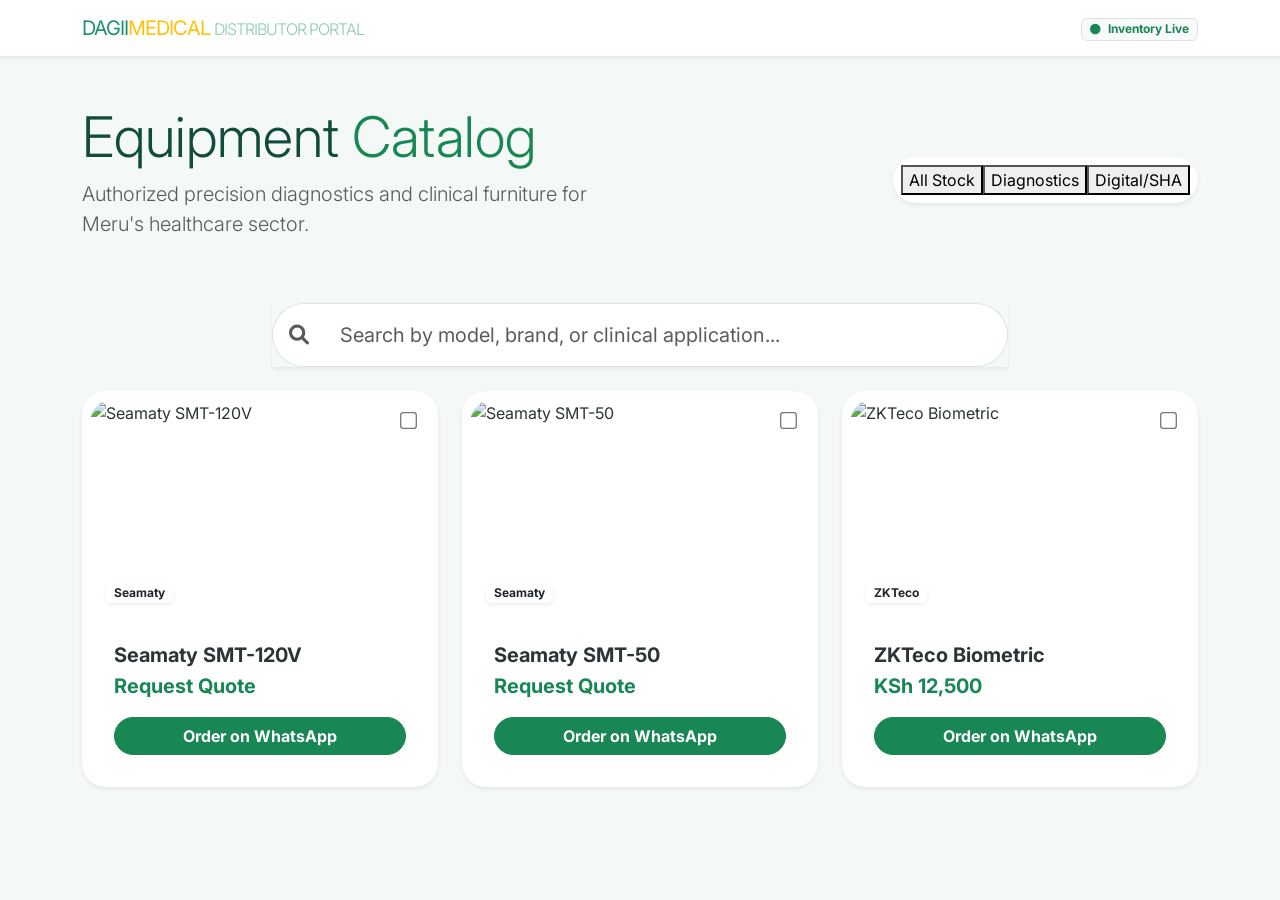
==== commit bf8e77ee: "Update store.html" ====
--- a/store.html
+++ b/store.html
@@ -3,11 +3,8 @@
 <head>
     <meta charset="UTF-8">
     <meta name="viewport" content="width=device-width, initial-scale=1.0">
-    <title>Medical Equipment & IVD Solutions | Dagii Medical Meru</title>
-    <meta name="description" content="Authorized Seamaty distributor in Meru. Providing IVD devices, SHA biometric scanners, reagents, and hospital furniture.">
+    <title>Professional IVD & Medical Solutions | Dagii Medical</title>
     
-    <link rel="preconnect" href="https://fonts.googleapis.com">
-    <link rel="preconnect" href="https://fonts.gstatic.com" crossorigin>
     <link href="https://fonts.googleapis.com/css2?family=Inter:wght@300;400;600;700;800&display=swap" rel="stylesheet">
     <link href="https://cdn.jsdelivr.net/npm/bootstrap@5.3.3/dist/css/bootstrap.min.css" rel="stylesheet">
     <link rel="stylesheet" href="https://cdnjs.cloudflare.com/ajax/libs/font-awesome/6.0.0/css/all.min.css">
@@ -19,313 +16,211 @@
             --dark-green: #114b3a;
             --accent-yellow: #ffc107;
             --light-bg: #f4f9f7;
-        }
-
-        body { font-family: 'Inter', sans-serif; background-color: var(--light-bg); color: #2d3436; }
-
+            --glass: rgba(255, 255, 255, 0.8);
+        }
+
+        body { font-family: 'Inter', sans-serif; background-color: var(--light-bg); color: #2d3436; overflow-x: hidden; }
+
+        /* Professional Card Styling */
         .product-card {
             border: none;
-            border-radius: 20px;
+            border-radius: 24px;
             transition: all 0.4s cubic-bezier(0.165, 0.84, 0.44, 1);
             background: #ffffff;
             height: 100%;
-            border: 1px solid rgba(0,0,0,0.05);
+            display: flex;
+            flex-direction: column;
         }
 
         .product-card:hover {
-            transform: translateY(-8px);
-            box-shadow: 0 20px 30px rgba(26, 147, 111, 0.15);
-            border-color: var(--primary-green);
+            transform: translateY(-10px);
+            box-shadow: 0 25px 50px -12px rgba(26, 147, 111, 0.2);
         }
 
         .img-wrapper {
-            height: 200px;
+            height: 220px;
             overflow: hidden;
-            border-radius: 20px 20px 0 0;
+            border-radius: 24px 24px 0 0;
             position: relative;
-            background: #f8f8f8;
-        }
-
-        .img-wrapper img {
-            width: 100%;
-            height: 100%;
-            object-fit: cover;
-            transition: transform 0.6s ease;
-        }
-
-        .badge-cat {
+        }
+
+        .compare-checkbox {
             position: absolute;
             top: 15px;
-            left: 15px;
-            background: rgba(255, 255, 255, 0.95);
-            color: var(--primary-green);
-            font-weight: 700;
-            font-size: 0.65rem;
-            padding: 6px 12px;
+            right: 15px;
+            z-index: 10;
+            transform: scale(1.3);
+            accent-color: var(--primary-green);
+        }
+
+        /* Floating Comparison Bar */
+        #compare-bar {
+            position: fixed;
+            bottom: 20px;
+            left: 50%;
+            transform: translateX(-50%);
+            background: var(--dark-green);
+            color: white;
+            padding: 15px 30px;
             border-radius: 50px;
-            text-transform: uppercase;
-            box-shadow: 0 2px 5px rgba(0,0,0,0.1);
-        }
-
-        .filter-container {
-            background: #fff;
-            padding: 8px;
+            display: none;
+            z-index: 1050;
+            box-shadow: 0 10px 30px rgba(0,0,0,0.3);
+            align-items: center;
+            gap: 20px;
+        }
+
+        .btn-compare-trigger {
+            background: var(--accent-yellow);
+            border: none;
+            color: #000;
+            font-weight: 800;
+            padding: 5px 20px;
             border-radius: 50px;
-            box-shadow: 0 5px 15px rgba(0,0,0,0.05);
-            display: inline-flex;
-            flex-wrap: wrap;
-            justify-content: center;
-            gap: 5px;
-        }
-
-        .btn-filter {
-            border: none;
-            background: transparent;
-            padding: 8px 18px;
-            border-radius: 40px;
-            font-weight: 600;
-            color: #636e72;
-            transition: 0.3s;
-            font-size: 0.85rem;
-        }
-
-        .btn-filter.active { background: var(--primary-green); color: #fff; }
-
-        .search-box {
-            border-radius: 50px;
-            padding: 12px 25px;
-            border: 1px solid #e0e0e0;
-            box-shadow: 0 4px 12px rgba(0,0,0,0.03);
-        }
-
-        .price-text { font-size: 1.1rem; font-weight: 800; color: var(--primary-green); }
-
-        .wa-btn {
-            background: var(--primary-green);
-            color: #fff;
-            border-radius: 12px;
-            font-weight: 700;
-            padding: 10px;
-            width: 100%;
-            display: block;
-            text-decoration: none;
-            transition: 0.3s;
-        }
-
-        .wa-btn:hover { background: var(--dark-green); color: white; }
-
-        .specs-btn {
-            background: #f8f9fa;
-            color: var(--dark-green);
-            border: 1px solid #eee;
-            border-radius: 12px;
-            font-weight: 600;
-            padding: 8px;
-            width: 100%;
-            margin-bottom: 8px;
-            font-size: 0.8rem;
-        }
-
-        /* Styling for Featured Package */
-        .featured-card {
-            border: 2px solid var(--accent-yellow) !important;
         }
     </style>
 </head>
 <body>
 
-<nav class="navbar navbar-light bg-white py-3 shadow-sm sticky-top">
+<nav class="navbar navbar-expand-lg bg-white sticky-top shadow-sm">
     <div class="container">
-        <a class="navbar-brand fw-bold" href="index.html" style="color: var(--primary-green);">
-            DAGII <span class="text-warning">MEDICAL</span>
+        <a class="navbar-brand fw-800 text-uppercase" href="#" style="color: var(--primary-green); letter-spacing: -1px;">
+            Dagii<span class="text-warning">Medical</span> <small class="fs-6 opacity-50 fw-light">Distributor Portal</small>
         </a>
-        <a href="index.html" class="btn btn-outline-success btn-sm rounded-pill px-4">Back to Home</a>
+        <div class="ms-auto">
+            <span id="sync-status" class="badge bg-light text-success border"><i class="fas fa-circle me-1 small"></i> Inventory Live</span>
+        </div>
     </div>
 </nav>
 
 <main class="container py-5">
-    <header class="text-center mb-5">
-        <h1 class="fw-bold display-5" style="color: var(--dark-green);">Medical Equipment & Supplies</h1>
-        <p class="text-muted">Direct Sourcing for Healthcare Providers in Meru County</p>
-        
-        <div class="row justify-content-center my-4">
-            <div class="col-md-6">
-                <input type="text" id="searchInput" class="form-control search-box" placeholder="Search products, brands, or categories..." onkeyup="searchProducts()">
-            </div>
-        </div>
-
-        <div class="filter-container">
-            <button class="btn-filter active" onclick="filterData('all', this)">All Items</button>
-            <button class="btn-filter" onclick="filterData('Featured', this)">Packages</button>
-            <button class="btn-filter" onclick="filterData('Diagnostic', this)">Diagnostics</button>
-            <button class="btn-filter" onclick="filterData('Consumables', this)">Reagents/Consumables</button>
-            <button class="btn-filter" onclick="filterData('Treatment', this)">Treatment</button>
-            <button class="btn-filter" onclick="filterData('Digital', this)">Digital/SHA</button>
-            <button class="btn-filter" onclick="filterData('Auxiliary', this)">Furniture & Mobility</button>
-        </div>
-    </header>
-
-    <div class="row g-4" id="store-front"></div>
+    <div class="row align-items-center mb-5">
+        <div class="col-lg-6">
+            <h1 class="fw-800 display-4 mb-2" style="color: var(--dark-green);">Equipment <span class="text-success">Catalog</span></h1>
+            <p class="lead text-muted">Authorized precision diagnostics and clinical furniture for Meru's healthcare sector.</p>
+        </div>
+        <div class="col-lg-6 text-lg-end">
+            <div class="filter-container p-2 bg-white rounded-pill shadow-sm d-inline-flex flex-wrap">
+                <button class="btn-filter active" onclick="filterData('all', this)">All Stock</button>
+                <button class="btn-filter" onclick="filterData('Diagnostic', this)">Diagnostics</button>
+                <button class="btn-filter" onclick="filterData('Digital', this)">Digital/SHA</button>
+            </div>
+        </div>
+    </div>
+
+    <div class="row mb-4">
+        <div class="col-md-8 mx-auto">
+            <div class="input-group input-group-lg shadow-sm">
+                <span class="input-group-text bg-white border-end-0 rounded-start-pill"><i class="fas fa-search text-muted"></i></span>
+                <input type="text" id="searchInput" class="form-control border-start-0 rounded-end-pill py-3" placeholder="Search by model, brand, or clinical application..." onkeyup="searchProducts()">
+            </div>
+        </div>
+    </div>
+
+    <div class="row g-4" id="store-front">
+        </div>
 </main>
 
-<div class="modal fade" id="specsModal" tabindex="-1">
-    <div class="modal-dialog modal-dialog-centered">
-        <div class="modal-content border-0 shadow-lg" style="border-radius: 20px;">
-            <div class="modal-header border-0 bg-light">
-                <h5 class="modal-title fw-bold" id="modalTitle">Technical Details</h5>
-                <button type="button" class="btn-close" data-bs-dismiss="modal"></button>
-            </div>
-            <div class="modal-body p-4" id="modalBody"></div>
+<div id="compare-bar" class="animate__animated animate__slideInUp">
+    <span id="compare-count">0 items selected</span>
+    <button class="btn-compare-trigger" onclick="openComparison()">Compare Now</button>
+</div>
+
+<div class="modal fade" id="compareModal" tabindex="-1">
+    <div class="modal-dialog modal-xl modal-dialog-centered">
+        <div class="modal-content border-0" style="border-radius: 28px;">
+            <div class="modal-body p-5" id="compareBody">
+                </div>
         </div>
     </div>
 </div>
 
 <script>
     const products = [
-        // FEATURED BUNDLES
-        {
-            id: 100,
-            category: "Featured",
-            name: "Dagii Clinic Startup Bundle",
-            price: "Custom Package Deal",
-            img: "https://images.unsplash.com/photo-1519494026892-80bbd2d6fd0d?auto=format&fit=crop&q=80&w=800",
-            desc: "The complete setup for new clinics. Full diagnostics + SHA compliance tools in one pack.",
-            specs: [
-                "Seamaty SMT-120V Chemistry Analyzer",
-                "SHA/SHIF Certified Biometric Scanner",
-                "20x Multi-parameter Reagent Discs",
-                "Free Installation & Staff Training",
-                "12 Months Local Tech Support"
-            ]
-        },
-        // DIAGNOSTICS
-        {
-            id: 1,
-            category: "Diagnostic",
-            name: "Seamaty SMT-120V Analyzer",
-            price: "Inquire for Quote",
-            img: "https://images.unsplash.com/photo-1579152276503-68fe28ec89a1?auto=format&fit=crop&q=80&w=800",
-            desc: "Portable automated chemistry analyzer. 35 parameters in 12 mins.",
-            specs: ["POCT Technology", "Sample: 100ul Whole Blood", "LIS/HIS Compatible"]
-        },
-        {
-            id: 2,
-            category: "Diagnostic",
-            name: "Seamaty SMT-50 Hematology",
-            price: "Inquire for Quote",
-            img: "https://images.unsplash.com/photo-1579152171543-f40a16defd1b?auto=format&fit=crop&q=80&w=800",
-            desc: "3-part differentiation analyzer. 60 samples per hour throughput.",
-            specs: ["21 Parameters + 3 Histograms", "10.4-inch Touch Screen", "Minimal Maintenance"]
-        },
-        // CONSUMABLES
-        {
-            id: 3,
-            category: "Consumables",
-            name: "Seamaty Reagent Discs",
-            price: "Inquire (Bulk)",
-            img: "https://images.unsplash.com/photo-1583912267550-d44d4a3c5a61?auto=format&fit=crop&q=80&w=800",
-            desc: "Chemistry profile discs for SMT-120V. Microfluidic technology.",
-            specs: ["12-Month Shelf Life", "QR Code Calibration", "Panels: Liver, Kidney, Lipid"]
-        },
-        {
-            id: 4,
-            category: "Consumables",
-            name: "Rapid Diagnostic Test Kits",
-            price: "Market Rates",
-            img: "https://images.unsplash.com/photo-1614944034234-41da03994e41?auto=format&fit=crop&q=80&w=800",
-            desc: "High-accuracy strips for H. Pylori, Malaria, and Typhoid.",
-            specs: ["WHO Pre-qualified", "Result in 15 mins", "Simple protocol"]
-        },
-        // DIGITAL / SHA
-        {
-            id: 5,
-            category: "Digital",
-            name: "ZKTeco Biometric Scanner",
-            price: "12,500",
-            img: "https://images.unsplash.com/photo-1555949963-ff9fe0c870eb?auto=format&fit=crop&q=80&w=800",
-            desc: "SHA/SHIF Certified scanner for patient verification in Meru.",
-            specs: ["Optical Fingerprint Sensor", "USB Connectivity", "Portal Ready"]
-        },
-        // TREATMENT
-        {
-            id: 6,
-            category: "Treatment",
-            name: "Medical Oxygen Concentrator",
-            price: "110,000",
-            img: "https://images.unsplash.com/photo-1584308666744-24d5c474f2ae?auto=format&fit=crop&q=80&w=800",
-            desc: "10L hospital-grade oxygen supply with 93% purity.",
-            specs: ["Continuous Run-time", "Low Noise Level", "Nebulizer Function"]
-        },
-        // AUXILIARY / MOBILITY
-        {
-            id: 7,
-            category: "Auxiliary",
-            name: "Standard Foldable Wheelchair",
-            price: "18,500",
-            img: "https://images.unsplash.com/photo-1597452485669-2c7bb5fef90d?auto=format&fit=crop&q=80&w=800",
-            desc: "Durable chrome-plated steel frame for hospital and home use.",
-            specs: ["120kg Capacity", "Foldable Design", "Solid Puncture-proof Tires"]
-        },
-        {
-            id: 8,
-            category: "Auxiliary",
-            name: "Multi-function Hospital Bed",
-            price: "85,000",
-            img: "https://plus.unsplash.com/premium_photo-1661766524961-0b5c17945935?auto=format&fit=crop&q=80&w=800",
-            desc: "3-crank manual bed with adjustable height and side rails.",
-            specs: ["Steel Framework", "Silent Casters", "Ergonomic Design"]
-        }
+        { id: 1, category: "Diagnostic", name: "Seamaty SMT-120V", price: 0, brand: "Seamaty", img: "https://images.unsplash.com/photo-1579152276503-68fe28ec89a1?q=80&w=800", specs: { "Throughput": "35 parameters / 12m", "Sample": "100ul Blood", "Compliance": "ISO 13485" }},
+        { id: 2, category: "Diagnostic", name: "Seamaty SMT-50", price: 0, brand: "Seamaty", img: "https://images.unsplash.com/photo-1579152171543-f40a16defd1b?q=80&w=800", specs: { "Throughput": "60 samples / hr", "Screen": "10.4-inch Touch", "Compliance": "CE Marked" }},
+        { id: 5, category: "Digital", name: "ZKTeco Biometric", price: 12500, brand: "ZKTeco", img: "https://images.unsplash.com/photo-1555949963-ff9fe0c870eb?q=80&w=800", specs: { "Sensor": "Optical SILK ID", "Interface": "USB 2.0", "Compatibility": "SHA/SHIF Portal" }}
     ];
 
-    const storeContainer = document.getElementById('store-front');
+    let compareList = [];
 
     function renderProducts(items) {
-        storeContainer.innerHTML = items.map(p => `
+        const container = document.getElementById('store-front');
+        if (items.length === 0) {
+            container.innerHTML = `<div class="col-12 text-center py-5 opacity-50"><i class="fas fa-box-open display-1 mb-3"></i><h4>No inventory matches found</h4></div>`;
+            return;
+        }
+
+        container.innerHTML = items.map(p => `
             <div class="col-md-6 col-lg-4 animate__animated animate__fadeIn">
-                <article class="card product-card ${p.category === 'Featured' ? 'featured-card shadow' : ''}">
+                <article class="product-card p-2 shadow-sm">
                     <div class="img-wrapper">
-                        <span class="badge-cat" style="${p.category === 'Featured' ? 'background: #ffc107; color: #000;' : ''}">${p.category}</span>
-                        <img src="${p.img}" alt="${p.name}" loading="lazy">
+                        <input type="checkbox" class="compare-checkbox" onchange="toggleCompare(${p.id}, this)">
+                        <img src="${p.img}" alt="${p.name}" class="img-fluid" loading="lazy">
+                        <span class="badge bg-white text-dark position-absolute bottom-0 start-0 m-3 shadow-sm">${p.brand}</span>
                     </div>
-                    <div class="card-body p-4">
-                        <h2 class="h6 fw-bold mb-2">${p.name}</h2>
-                        <p class="text-muted small mb-3">${p.desc}</p>
-                        <p class="price-text mb-3">${p.price.includes('KSh') || isNaN(p.price.replace(',','')) ? p.price : 'KSh ' + p.price}</p>
-                        <button class="specs-btn" onclick="showSpecs(${p.id})">What's Included</button>
-                        <a href="https://wa.me/254790640609?text=Inquiry: ${p.name}" class="wa-btn text-center">
-                            <i class="fab fa-whatsapp me-2"></i>Contact Seller
-                        </a>
+                    <div class="p-4">
+                        <h3 class="h5 fw-bold mb-1">${p.name}</h3>
+                        <p class="text-success fw-bold fs-5 mb-3">${p.price === 0 ? 'Request Quote' : 'KSh ' + p.price.toLocaleString()}</p>
+                        <div class="d-grid gap-2">
+                            <a href="https://wa.me/254790640609?text=I'm interested in the ${p.name}" class="btn btn-success rounded-pill fw-bold">Order on WhatsApp</a>
+                        </div>
                     </div>
                 </article>
             </div>
         `).join('');
     }
 
+    function toggleCompare(id, checkbox) {
+        if (checkbox.checked) {
+            if (compareList.length >= 3) {
+                alert("You can compare up to 3 items.");
+                checkbox.checked = false;
+                return;
+            }
+            compareList.push(products.find(p => p.id === id));
+        } else {
+            compareList = compareList.filter(p => p.id !== id);
+        }
+        
+        const bar = document.getElementById('compare-bar');
+        bar.style.display = compareList.length > 1 ? 'flex' : 'none';
+        document.getElementById('compare-count').innerText = `${compareList.length} items selected`;
+    }
+
+    function openComparison() {
+        const body = document.getElementById('compareBody');
+        const specs = [...new Set(compareList.flatMap(p => Object.keys(p.specs)))];
+
+        body.innerHTML = `
+            <h2 class="fw-800 mb-4">Technical Comparison</h2>
+            <div class="table-responsive">
+                <table class="table table-borderless">
+                    <thead>
+                        <tr>
+                            <th>Specification</th>
+                            ${compareList.map(p => `<th class="text-center"><img src="${p.img}" width="80" class="rounded mb-2"><br>${p.name}</th>`).join('')}
+                        </tr>
+                    </thead>
+                    <tbody>
+                        ${specs.map(s => `
+                            <tr class="border-top">
+                                <td class="fw-bold text-muted">${s}</td>
+                                ${compareList.map(p => `<td class="text-center">${p.specs[s] || '—'}</td>`).join('')}
+                            </tr>
+                        `).join('')}
+                    </tbody>
+                </table>
+            </div>
+            <button class="btn btn-dark rounded-pill mt-4" data-bs-dismiss="modal">Close Comparison</button>
+        `;
+        new bootstrap.Modal(document.getElementById('compareModal')).show();
+    }
+
+    // Reuse your existing filter/search logic but call this render
     function searchProducts() {
         const query = document.getElementById('searchInput').value.toLowerCase();
-        const filtered = products.filter(p => 
-            p.name.toLowerCase().includes(query) || 
-            p.category.toLowerCase().includes(query) ||
-            p.desc.toLowerCase().includes(query)
-        );
-        renderProducts(filtered);
-    }
-
-    function filterData(cat, btn) {
-        document.querySelectorAll('.btn-filter').forEach(b => b.classList.remove('active'));
-        btn.classList.add('active');
-        if(cat === 'all') renderProducts(products);
-        else renderProducts(products.filter(p => p.category === cat));
-    }
-
-    function showSpecs(id) {
-        const p = products.find(prod => prod.id === id);
-        const modalBody = document.getElementById('modalBody');
-        document.getElementById('modalTitle').innerText = p.name;
-        modalBody.innerHTML = `<ul class="list-group list-group-flush">
-            ${p.specs.map(s => `<li class="list-group-item border-0 px-0 small"><i class="fas fa-check-circle text-success me-2"></i>${s}</li>`).join('')}
-        </ul>`;
-        new bootstrap.Modal(document.getElementById('specsModal')).show();
+        renderProducts(products.filter(p => p.name.toLowerCase().includes(query) || p.category.toLowerCase().includes(query)));
     }
 
     document.addEventListener('DOMContentLoaded', () => renderProducts(products));
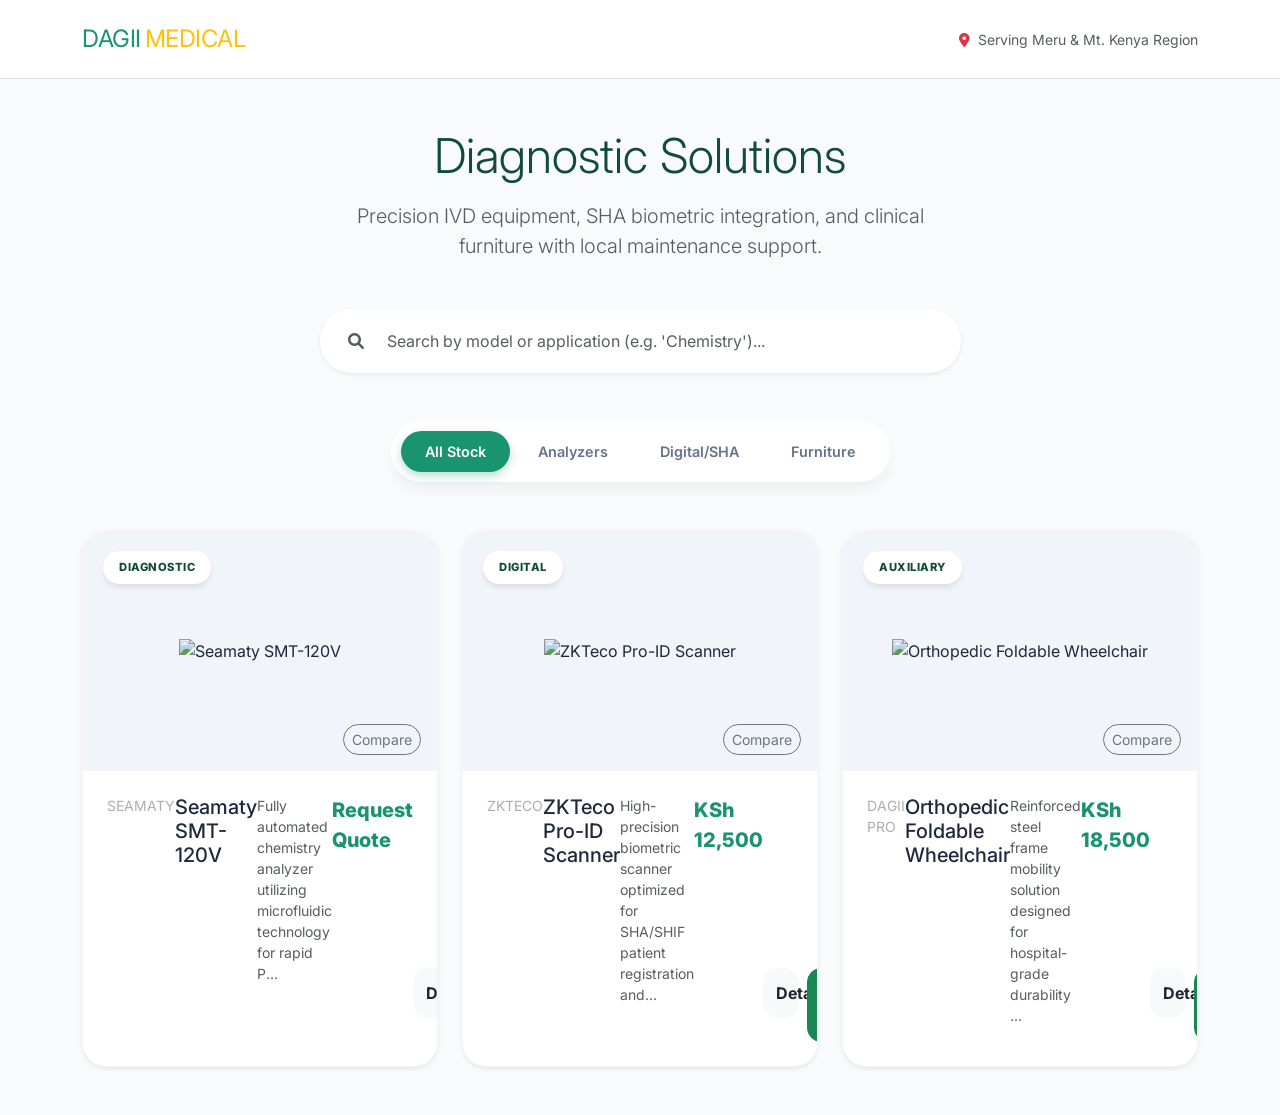
==== commit d97f5e5d: "Update store.html" ====
--- a/store.html
+++ b/store.html
@@ -3,7 +3,7 @@
 <head>
     <meta charset="UTF-8">
     <meta name="viewport" content="width=device-width, initial-scale=1.0">
-    <title>Professional IVD & Medical Solutions | Dagii Medical</title>
+    <title>Professional IVD & Medical Solutions | Dagii Medical Meru</title>
     
     <link href="https://fonts.googleapis.com/css2?family=Inter:wght@300;400;600;700;800&display=swap" rel="stylesheet">
     <link href="https://cdn.jsdelivr.net/npm/bootstrap@5.3.3/dist/css/bootstrap.min.css" rel="stylesheet">
@@ -15,215 +15,323 @@
             --primary-green: #1a936f;
             --dark-green: #114b3a;
             --accent-yellow: #ffc107;
-            --light-bg: #f4f9f7;
-            --glass: rgba(255, 255, 255, 0.8);
-        }
-
-        body { font-family: 'Inter', sans-serif; background-color: var(--light-bg); color: #2d3436; overflow-x: hidden; }
-
-        /* Professional Card Styling */
+            --light-bg: #f8fafc;
+            --white: #ffffff;
+        }
+
+        body { font-family: 'Inter', sans-serif; background-color: var(--light-bg); color: #1e293b; }
+
+        /* Professional Card Overhaul */
         .product-card {
             border: none;
             border-radius: 24px;
             transition: all 0.4s cubic-bezier(0.165, 0.84, 0.44, 1);
-            background: #ffffff;
+            background: var(--white);
             height: 100%;
             display: flex;
             flex-direction: column;
+            overflow: hidden;
+            border: 1px solid rgba(0,0,0,0.04);
         }
 
         .product-card:hover {
             transform: translateY(-10px);
-            box-shadow: 0 25px 50px -12px rgba(26, 147, 111, 0.2);
+            box-shadow: 0 30px 60px -12px rgba(26, 147, 111, 0.15);
         }
 
         .img-wrapper {
-            height: 220px;
-            overflow: hidden;
-            border-radius: 24px 24px 0 0;
+            height: 240px;
             position: relative;
-        }
-
-        .compare-checkbox {
+            background: #f1f5f9;
+            padding: 20px;
+            display: flex;
+            align-items: center;
+            justify-content: center;
+        }
+
+        .img-wrapper img {
+            max-width: 100%;
+            max-height: 100%;
+            object-fit: contain;
+            mix-blend-mode: multiply;
+        }
+
+        .badge-cat {
             position: absolute;
-            top: 15px;
-            right: 15px;
-            z-index: 10;
-            transform: scale(1.3);
-            accent-color: var(--primary-green);
-        }
-
-        /* Floating Comparison Bar */
+            top: 20px;
+            left: 20px;
+            background: var(--white);
+            color: var(--dark-green);
+            font-weight: 800;
+            font-size: 0.7rem;
+            padding: 8px 16px;
+            border-radius: 100px;
+            text-transform: uppercase;
+            letter-spacing: 0.5px;
+            box-shadow: 0 4px 6px -1px rgba(0,0,0,0.1);
+        }
+
+        /* Filter Section Styling */
+        .filter-wrapper {
+            background: var(--white);
+            padding: 10px;
+            border-radius: 100px;
+            box-shadow: 0 10px 15px -3px rgba(0,0,0,0.05);
+            display: inline-flex;
+            gap: 4px;
+        }
+
+        .btn-filter {
+            border: none;
+            background: transparent;
+            padding: 10px 24px;
+            border-radius: 100px;
+            font-weight: 600;
+            color: #64748b;
+            transition: 0.2s;
+            font-size: 0.9rem;
+        }
+
+        .btn-filter.active {
+            background: var(--primary-green);
+            color: var(--white);
+            box-shadow: 0 4px 10px rgba(26, 147, 111, 0.3);
+        }
+
+        .price-tag {
+            font-size: 1.25rem;
+            font-weight: 800;
+            color: var(--primary-green);
+            display: block;
+            margin-bottom: 1rem;
+        }
+
+        .btn-action {
+            border-radius: 14px;
+            padding: 12px;
+            font-weight: 700;
+            transition: 0.3s;
+        }
+
+        /* Comparison Tool Bar */
         #compare-bar {
             position: fixed;
-            bottom: 20px;
+            bottom: 30px;
             left: 50%;
             transform: translateX(-50%);
             background: var(--dark-green);
             color: white;
-            padding: 15px 30px;
-            border-radius: 50px;
+            padding: 16px 32px;
+            border-radius: 100px;
             display: none;
-            z-index: 1050;
-            box-shadow: 0 10px 30px rgba(0,0,0,0.3);
+            z-index: 1000;
+            box-shadow: 0 20px 25px -5px rgba(0,0,0,0.2);
             align-items: center;
             gap: 20px;
-        }
-
-        .btn-compare-trigger {
-            background: var(--accent-yellow);
-            border: none;
-            color: #000;
-            font-weight: 800;
-            padding: 5px 20px;
-            border-radius: 50px;
         }
     </style>
 </head>
 <body>
 
-<nav class="navbar navbar-expand-lg bg-white sticky-top shadow-sm">
+<nav class="navbar navbar-light bg-white border-bottom sticky-top py-3">
     <div class="container">
-        <a class="navbar-brand fw-800 text-uppercase" href="#" style="color: var(--primary-green); letter-spacing: -1px;">
-            Dagii<span class="text-warning">Medical</span> <small class="fs-6 opacity-50 fw-light">Distributor Portal</small>
+        <a class="navbar-brand fw-800 fs-4 d-flex align-items-center" href="#" style="color: var(--primary-green); letter-spacing: -0.5px;">
+            DAGII <span class="text-warning ms-1">MEDICAL</span>
         </a>
-        <div class="ms-auto">
-            <span id="sync-status" class="badge bg-light text-success border"><i class="fas fa-circle me-1 small"></i> Inventory Live</span>
+        <div class="d-none d-md-block text-muted small fw-600">
+            <i class="fas fa-map-marker-alt text-danger me-1"></i> Serving Meru & Mt. Kenya Region
         </div>
     </div>
 </nav>
 
 <main class="container py-5">
-    <div class="row align-items-center mb-5">
-        <div class="col-lg-6">
-            <h1 class="fw-800 display-4 mb-2" style="color: var(--dark-green);">Equipment <span class="text-success">Catalog</span></h1>
-            <p class="lead text-muted">Authorized precision diagnostics and clinical furniture for Meru's healthcare sector.</p>
-        </div>
-        <div class="col-lg-6 text-lg-end">
-            <div class="filter-container p-2 bg-white rounded-pill shadow-sm d-inline-flex flex-wrap">
-                <button class="btn-filter active" onclick="filterData('all', this)">All Stock</button>
-                <button class="btn-filter" onclick="filterData('Diagnostic', this)">Diagnostics</button>
-                <button class="btn-filter" onclick="filterData('Digital', this)">Digital/SHA</button>
+    <div class="text-center mb-5">
+        <h1 class="display-5 fw-800 mb-3" style="color: var(--dark-green);">Diagnostic Solutions</h1>
+        <p class="text-muted lead mx-auto" style="max-width: 600px;">Precision IVD equipment, SHA biometric integration, and clinical furniture with local maintenance support.</p>
+        
+        <div class="row justify-content-center my-5">
+            <div class="col-md-7">
+                <div class="input-group shadow-sm rounded-pill overflow-hidden bg-white p-1">
+                    <span class="input-group-text border-0 bg-white ps-4"><i class="fas fa-search text-muted"></i></span>
+                    <input type="text" id="searchInput" class="form-control border-0 py-3" placeholder="Search by model or application (e.g. 'Chemistry')..." onkeyup="handleSearch()">
+                </div>
             </div>
         </div>
-    </div>
-
-    <div class="row mb-4">
-        <div class="col-md-8 mx-auto">
-            <div class="input-group input-group-lg shadow-sm">
-                <span class="input-group-text bg-white border-end-0 rounded-start-pill"><i class="fas fa-search text-muted"></i></span>
-                <input type="text" id="searchInput" class="form-control border-start-0 rounded-end-pill py-3" placeholder="Search by model, brand, or clinical application..." onkeyup="searchProducts()">
-            </div>
+
+        <div class="filter-wrapper">
+            <button class="btn-filter active" onclick="applyFilter('all', this)">All Stock</button>
+            <button class="btn-filter" onclick="applyFilter('Diagnostic', this)">Analyzers</button>
+            <button class="btn-filter" onclick="applyFilter('Digital', this)">Digital/SHA</button>
+            <button class="btn-filter" onclick="applyFilter('Auxiliary', this)">Furniture</button>
         </div>
     </div>
 
-    <div class="row g-4" id="store-front">
-        </div>
+    <div class="row g-4" id="inventory-grid"></div>
 </main>
 
 <div id="compare-bar" class="animate__animated animate__slideInUp">
-    <span id="compare-count">0 items selected</span>
-    <button class="btn-compare-trigger" onclick="openComparison()">Compare Now</button>
+    <span id="compare-text" class="fw-600">0 items selected for comparison</span>
+    <button class="btn btn-warning rounded-pill px-4 fw-800" onclick="showComparisonModal()">Compare Now</button>
 </div>
 
-<div class="modal fade" id="compareModal" tabindex="-1">
-    <div class="modal-dialog modal-xl modal-dialog-centered">
-        <div class="modal-content border-0" style="border-radius: 28px;">
-            <div class="modal-body p-5" id="compareBody">
-                </div>
+<div class="modal fade" id="detailModal" tabindex="-1">
+    <div class="modal-dialog modal-lg modal-dialog-centered">
+        <div class="modal-content border-0 shadow-lg" style="border-radius: 28px;">
+            <div class="modal-body p-0" id="detailContent"></div>
         </div>
     </div>
 </div>
 
 <script>
-    const products = [
-        { id: 1, category: "Diagnostic", name: "Seamaty SMT-120V", price: 0, brand: "Seamaty", img: "https://images.unsplash.com/photo-1579152276503-68fe28ec89a1?q=80&w=800", specs: { "Throughput": "35 parameters / 12m", "Sample": "100ul Blood", "Compliance": "ISO 13485" }},
-        { id: 2, category: "Diagnostic", name: "Seamaty SMT-50", price: 0, brand: "Seamaty", img: "https://images.unsplash.com/photo-1579152171543-f40a16defd1b?q=80&w=800", specs: { "Throughput": "60 samples / hr", "Screen": "10.4-inch Touch", "Compliance": "CE Marked" }},
-        { id: 5, category: "Digital", name: "ZKTeco Biometric", price: 12500, brand: "ZKTeco", img: "https://images.unsplash.com/photo-1555949963-ff9fe0c870eb?q=80&w=800", specs: { "Sensor": "Optical SILK ID", "Interface": "USB 2.0", "Compatibility": "SHA/SHIF Portal" }}
+    const inventory = [
+        {
+            id: 1,
+            category: "Diagnostic",
+            name: "Seamaty SMT-120V",
+            brand: "Seamaty",
+            price: "Request Quote",
+            img: "https://images.unsplash.com/photo-1579152276503-68fe28ec89a1?auto=format&fit=crop&q=80&w=800",
+            description: "Fully automated chemistry analyzer utilizing microfluidic technology for rapid POCT diagnostics.",
+            specs: {
+                "Technology": "Automated Microfluidics",
+                "Sample Size": "100ul Whole Blood/Serum",
+                "Time to Result": "12 Minutes",
+                "Parameters": "Up to 35 simultaneously",
+                "Connectivity": "Built-in Wi-Fi / LIS Compatible"
+            }
+        },
+        {
+            id: 5,
+            category: "Digital",
+            name: "ZKTeco Pro-ID Scanner",
+            brand: "ZKTeco",
+            price: 12500,
+            img: "https://images.unsplash.com/photo-1555949963-ff9fe0c870eb?auto=format&fit=crop&q=80&w=800",
+            description: "High-precision biometric scanner optimized for SHA/SHIF patient registration and verification.",
+            specs: {
+                "Sensor Type": "Optical SilkID",
+                "Interface": "USB 2.0 / Plug & Play",
+                "Compliance": "SHA / SHIF Kenya Certified",
+                "Durability": "IP65 Rated Surface"
+            }
+        },
+        {
+            id: 7,
+            category: "Auxiliary",
+            name: "Orthopedic Foldable Wheelchair",
+            brand: "Dagii Pro",
+            price: 18500,
+            img: "https://images.unsplash.com/photo-1597452485669-2c7bb5fef90d?auto=format&fit=crop&q=80&w=800",
+            description: "Reinforced steel frame mobility solution designed for hospital-grade durability and patient comfort.",
+            specs: {
+                "Frame": "Chrome-plated Steel",
+                "Weight Capacity": "120kg",
+                "Tire Type": "Solid Puncture-proof",
+                "Features": "Detachable footrests, Foldable"
+            }
+        }
     ];
 
+    let activeInventory = [...inventory];
     let compareList = [];
 
-    function renderProducts(items) {
-        const container = document.getElementById('store-front');
+    function renderGrid(items) {
+        const grid = document.getElementById('inventory-grid');
         if (items.length === 0) {
-            container.innerHTML = `<div class="col-12 text-center py-5 opacity-50"><i class="fas fa-box-open display-1 mb-3"></i><h4>No inventory matches found</h4></div>`;
+            grid.innerHTML = `<div class="col-12 text-center py-5 opacity-50"><i class="fas fa-search display-1 mb-3"></i><h3>No matches found</h3></div>`;
             return;
         }
 
-        container.innerHTML = items.map(p => `
+        grid.innerHTML = items.map(p => `
             <div class="col-md-6 col-lg-4 animate__animated animate__fadeIn">
-                <article class="product-card p-2 shadow-sm">
+                <div class="product-card shadow-sm">
                     <div class="img-wrapper">
-                        <input type="checkbox" class="compare-checkbox" onchange="toggleCompare(${p.id}, this)">
-                        <img src="${p.img}" alt="${p.name}" class="img-fluid" loading="lazy">
-                        <span class="badge bg-white text-dark position-absolute bottom-0 start-0 m-3 shadow-sm">${p.brand}</span>
-                    </div>
-                    <div class="p-4">
-                        <h3 class="h5 fw-bold mb-1">${p.name}</h3>
-                        <p class="text-success fw-bold fs-5 mb-3">${p.price === 0 ? 'Request Quote' : 'KSh ' + p.price.toLocaleString()}</p>
-                        <div class="d-grid gap-2">
-                            <a href="https://wa.me/254790640609?text=I'm interested in the ${p.name}" class="btn btn-success rounded-pill fw-bold">Order on WhatsApp</a>
+                        <span class="badge-cat">${p.category}</span>
+                        <img src="${p.img}" alt="${p.name}">
+                        <div class="position-absolute bottom-0 end-0 m-3">
+                            <input type="checkbox" class="btn-check" id="comp-${p.id}" onchange="handleCompare(${p.id}, this)">
+                            <label class="btn btn-sm btn-outline-secondary rounded-pill fw-700" for="comp-${p.id}">Compare</label>
                         </div>
                     </div>
-                </article>
+                    <div class="p-4 flex-grow-1 d-flex flex-direction-column">
+                        <small class="text-uppercase fw-800 text-muted opacity-50">${p.brand}</small>
+                        <h2 class="h5 fw-800 mb-2">${p.name}</h2>
+                        <p class="text-muted small mb-3">${p.description.substring(0, 80)}...</p>
+                        <span class="price-tag">${typeof p.price === 'number' ? 'KSh ' + p.price.toLocaleString() : p.price}</span>
+                        
+                        <div class="mt-auto row g-2">
+                            <div class="col-6">
+                                <button class="btn btn-light w-100 btn-action text-dark" onclick="viewDetails(${p.id})">Details</button>
+                            </div>
+                            <div class="col-6">
+                                <a href="https://wa.me/254790640609?text=Quote for ${p.name}" class="btn btn-success w-100 btn-action">
+                                    <i class="fab fa-whatsapp"></i> Inquiry
+                                </a>
+                            </div>
+                        </div>
+                    </div>
+                </div>
             </div>
         `).join('');
     }
 
-    function toggleCompare(id, checkbox) {
-        if (checkbox.checked) {
-            if (compareList.length >= 3) {
-                alert("You can compare up to 3 items.");
-                checkbox.checked = false;
-                return;
-            }
-            compareList.push(products.find(p => p.id === id));
+    function viewDetails(id) {
+        const p = inventory.find(x => x.id === id);
+        const content = document.getElementById('detailContent');
+        content.innerHTML = `
+            <div class="row g-0">
+                <div class="col-lg-5 bg-light p-5 d-flex align-items-center">
+                    <img src="${p.img}" class="img-fluid rounded shadow-sm">
+                </div>
+                <div class="col-lg-7 p-5">
+                    <button type="button" class="btn-close float-end" data-bs-dismiss="modal"></button>
+                    <span class="badge bg-success-subtle text-success mb-2 px-3 py-2 rounded-pill fw-bold">${p.category}</span>
+                    <h2 class="fw-800 display-6 mb-3">${p.name}</h2>
+                    <p class="text-muted mb-4">${p.description}</p>
+                    
+                    <h5 class="fw-800 mb-3 border-bottom pb-2">Technical Specifications</h5>
+                    <div class="row g-3 mb-4">
+                        ${Object.entries(p.specs).map(([k, v]) => `
+                            <div class="col-6">
+                                <small class="text-muted d-block">${k}</small>
+                                <span class="fw-700">${v}</span>
+                            </div>
+                        `).join('')}
+                    </div>
+                    <a href="https://wa.me/254790640609" class="btn btn-success btn-lg w-100 rounded-pill fw-800">Request Official Quotation</a>
+                </div>
+            </div>
+        `;
+        new bootstrap.Modal(document.getElementById('detailModal')).show();
+    }
+
+    function handleCompare(id, el) {
+        if (el.checked) {
+            if (compareList.length >= 3) { el.checked = false; return; }
+            compareList.push(inventory.find(x => x.id === id));
         } else {
-            compareList = compareList.filter(p => p.id !== id);
+            compareList = compareList.filter(x => x.id !== id);
         }
         
         const bar = document.getElementById('compare-bar');
-        bar.style.display = compareList.length > 1 ? 'flex' : 'none';
-        document.getElementById('compare-count').innerText = `${compareList.length} items selected`;
-    }
-
-    function openComparison() {
-        const body = document.getElementById('compareBody');
-        const specs = [...new Set(compareList.flatMap(p => Object.keys(p.specs)))];
-
-        body.innerHTML = `
-            <h2 class="fw-800 mb-4">Technical Comparison</h2>
-            <div class="table-responsive">
-                <table class="table table-borderless">
-                    <thead>
-                        <tr>
-                            <th>Specification</th>
-                            ${compareList.map(p => `<th class="text-center"><img src="${p.img}" width="80" class="rounded mb-2"><br>${p.name}</th>`).join('')}
-                        </tr>
-                    </thead>
-                    <tbody>
-                        ${specs.map(s => `
-                            <tr class="border-top">
-                                <td class="fw-bold text-muted">${s}</td>
-                                ${compareList.map(p => `<td class="text-center">${p.specs[s] || '—'}</td>`).join('')}
-                            </tr>
-                        `).join('')}
-                    </tbody>
-                </table>
-            </div>
-            <button class="btn btn-dark rounded-pill mt-4" data-bs-dismiss="modal">Close Comparison</button>
-        `;
-        new bootstrap.Modal(document.getElementById('compareModal')).show();
-    }
-
-    // Reuse your existing filter/search logic but call this render
-    function searchProducts() {
-        const query = document.getElementById('searchInput').value.toLowerCase();
-        renderProducts(products.filter(p => p.name.toLowerCase().includes(query) || p.category.toLowerCase().includes(query)));
-    }
-
-    document.addEventListener('DOMContentLoaded', () => renderProducts(products));
+        bar.style.display = compareList.length > 0 ? 'flex' : 'none';
+        document.getElementById('compare-text').innerText = `${compareList.length} items selected for comparison`;
+    }
+
+    function applyFilter(cat, btn) {
+        document.querySelectorAll('.btn-filter').forEach(b => b.classList.remove('active'));
+        btn.classList.add('active');
+        activeInventory = cat === 'all' ? [...inventory] : inventory.filter(p => p.category === cat);
+        renderGrid(activeInventory);
+    }
+
+    function handleSearch() {
+        const q = document.getElementById('searchInput').value.toLowerCase();
+        const filtered = inventory.filter(p => p.name.toLowerCase().includes(q) || p.specs.Technology?.toLowerCase().includes(q));
+        renderGrid(filtered);
+    }
+
+    document.addEventListener('DOMContentLoaded', () => renderGrid(inventory));
 </script>
 
 <script src="https://cdn.jsdelivr.net/npm/bootstrap@5.3.3/dist/js/bootstrap.bundle.min.js"></script>
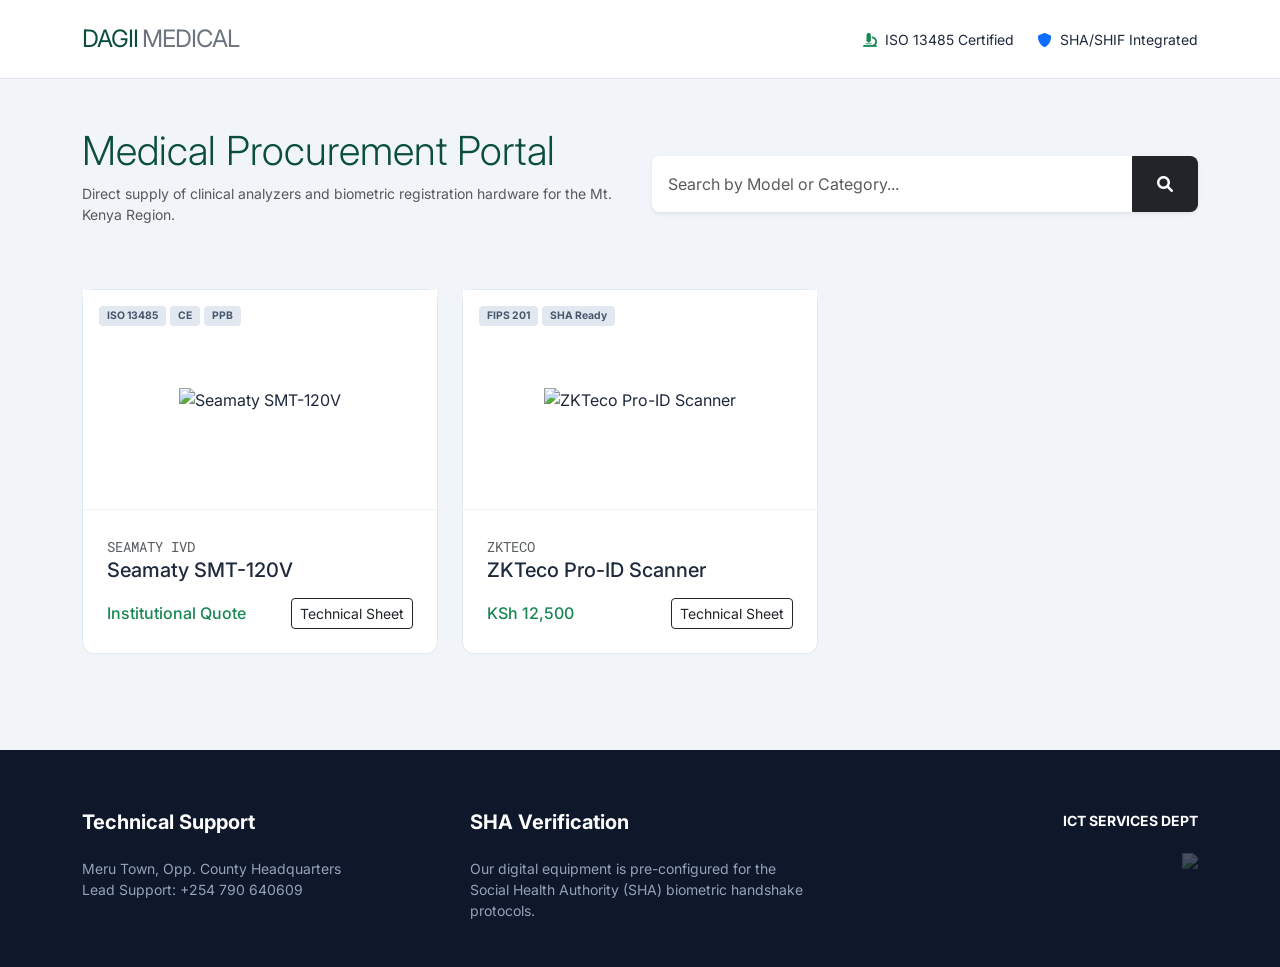
==== commit 5725fa58: "Update store.html" ====
--- a/store.html
+++ b/store.html
@@ -5,199 +5,131 @@
     <meta name="viewport" content="width=device-width, initial-scale=1.0">
     <title>Professional IVD & Medical Solutions | Dagii Medical Meru</title>
     
-    <link href="https://fonts.googleapis.com/css2?family=Inter:wght@300;400;600;700;800&display=swap" rel="stylesheet">
+    <link href="https://fonts.googleapis.com/css2?family=Inter:wght@300;400;600;700;800&family=Roboto+Mono&display=swap" rel="stylesheet">
     <link href="https://cdn.jsdelivr.net/npm/bootstrap@5.3.3/dist/css/bootstrap.min.css" rel="stylesheet">
     <link rel="stylesheet" href="https://cdnjs.cloudflare.com/ajax/libs/font-awesome/6.0.0/css/all.min.css">
-    <link rel="stylesheet" href="https://cdnjs.cloudflare.com/ajax/libs/animate.css/4.1.1/animate.min.css"/>
 
     <style>
         :root {
-            --primary-green: #1a936f;
-            --dark-green: #114b3a;
-            --accent-yellow: #ffc107;
-            --light-bg: #f8fafc;
+            --primary-med: #0b4d3e;
+            --clinical-blue: #0056b3;
+            --light-bg: #f1f5f9;
             --white: #ffffff;
         }
 
         body { font-family: 'Inter', sans-serif; background-color: var(--light-bg); color: #1e293b; }
-
-        /* Professional Card Overhaul */
+        .mono { font-family: 'Roboto Mono', monospace; font-size: 0.85rem; }
+
         .product-card {
-            border: none;
-            border-radius: 24px;
-            transition: all 0.4s cubic-bezier(0.165, 0.84, 0.44, 1);
+            border: 1px solid #e2e8f0;
+            border-radius: 12px;
             background: var(--white);
+            transition: all 0.3s ease;
             height: 100%;
-            display: flex;
-            flex-direction: column;
-            overflow: hidden;
-            border: 1px solid rgba(0,0,0,0.04);
+            cursor: pointer;
         }
 
         .product-card:hover {
-            transform: translateY(-10px);
-            box-shadow: 0 30px 60px -12px rgba(26, 147, 111, 0.15);
+            border-color: var(--primary-med);
+            box-shadow: 0 10px 20px rgba(11, 77, 62, 0.1);
         }
 
         .img-wrapper {
-            height: 240px;
-            position: relative;
-            background: #f1f5f9;
-            padding: 20px;
+            height: 220px;
+            background: #fff;
+            padding: 30px;
             display: flex;
             align-items: center;
             justify-content: center;
-        }
-
-        .img-wrapper img {
-            max-width: 100%;
-            max-height: 100%;
-            object-fit: contain;
-            mix-blend-mode: multiply;
-        }
-
-        .badge-cat {
-            position: absolute;
-            top: 20px;
-            left: 20px;
-            background: var(--white);
-            color: var(--dark-green);
-            font-weight: 800;
-            font-size: 0.7rem;
-            padding: 8px 16px;
-            border-radius: 100px;
-            text-transform: uppercase;
-            letter-spacing: 0.5px;
-            box-shadow: 0 4px 6px -1px rgba(0,0,0,0.1);
-        }
-
-        /* Filter Section Styling */
-        .filter-wrapper {
-            background: var(--white);
-            padding: 10px;
-            border-radius: 100px;
-            box-shadow: 0 10px 15px -3px rgba(0,0,0,0.05);
-            display: inline-flex;
-            gap: 4px;
-        }
-
-        .btn-filter {
-            border: none;
-            background: transparent;
-            padding: 10px 24px;
-            border-radius: 100px;
-            font-weight: 600;
-            color: #64748b;
-            transition: 0.2s;
-            font-size: 0.9rem;
-        }
-
-        .btn-filter.active {
-            background: var(--primary-green);
-            color: var(--white);
-            box-shadow: 0 4px 10px rgba(26, 147, 111, 0.3);
-        }
-
-        .price-tag {
-            font-size: 1.25rem;
-            font-weight: 800;
-            color: var(--primary-green);
-            display: block;
-            margin-bottom: 1rem;
-        }
-
-        .btn-action {
-            border-radius: 14px;
-            padding: 12px;
-            font-weight: 700;
-            transition: 0.3s;
-        }
-
-        /* Comparison Tool Bar */
-        #compare-bar {
-            position: fixed;
-            bottom: 30px;
-            left: 50%;
-            transform: translateX(-50%);
-            background: var(--dark-green);
-            color: white;
-            padding: 16px 32px;
-            border-radius: 100px;
-            display: none;
-            z-index: 1000;
-            box-shadow: 0 20px 25px -5px rgba(0,0,0,0.2);
-            align-items: center;
-            gap: 20px;
-        }
+            border-bottom: 1px solid #f1f5f9;
+        }
+
+        .img-wrapper img { max-width: 100%; max-height: 100%; object-fit: contain; }
+        .cert-icon { font-size: 0.65rem; background: #e2e8f0; padding: 2px 8px; border-radius: 4px; font-weight: 700; color: #475569; }
+
+        /* Professional Modal Styling */
+        .modal-content { border-radius: 20px; border: none; overflow: hidden; }
+        .spec-label { font-size: 0.7rem; color: #64748b; text-transform: uppercase; font-weight: 700; letter-spacing: 0.5px; }
+        
+        .footer-clinical { background: #0f172a; color: #94a3b8; padding: 60px 0 30px; }
+        .footer-clinical h5 { color: white; font-weight: 700; margin-bottom: 1.5rem; }
     </style>
 </head>
 <body>
 
-<nav class="navbar navbar-light bg-white border-bottom sticky-top py-3">
+<nav class="navbar navbar-expand-lg bg-white border-bottom sticky-top py-3">
     <div class="container">
-        <a class="navbar-brand fw-800 fs-4 d-flex align-items-center" href="#" style="color: var(--primary-green); letter-spacing: -0.5px;">
-            DAGII <span class="text-warning ms-1">MEDICAL</span>
+        <a class="navbar-brand fw-800 fs-4 d-flex align-items-center" href="#" style="color: var(--primary-med); letter-spacing: -1px;">
+            DAGII<span class="text-secondary ms-1 fw-300">MEDICAL</span>
         </a>
-        <div class="d-none d-md-block text-muted small fw-600">
-            <i class="fas fa-map-marker-alt text-danger me-1"></i> Serving Meru & Mt. Kenya Region
+        <div class="ms-auto d-none d-md-flex align-items-center gap-4">
+            <div class="small"><i class="fas fa-microscope text-success me-2"></i>ISO 13485 Certified</div>
+            <div class="small"><i class="fas fa-shield-alt text-primary me-2"></i>SHA/SHIF Integrated</div>
         </div>
     </div>
 </nav>
 
 <main class="container py-5">
-    <div class="text-center mb-5">
-        <h1 class="display-5 fw-800 mb-3" style="color: var(--dark-green);">Diagnostic Solutions</h1>
-        <p class="text-muted lead mx-auto" style="max-width: 600px;">Precision IVD equipment, SHA biometric integration, and clinical furniture with local maintenance support.</p>
-        
-        <div class="row justify-content-center my-5">
-            <div class="col-md-7">
-                <div class="input-group shadow-sm rounded-pill overflow-hidden bg-white p-1">
-                    <span class="input-group-text border-0 bg-white ps-4"><i class="fas fa-search text-muted"></i></span>
-                    <input type="text" id="searchInput" class="form-control border-0 py-3" placeholder="Search by model or application (e.g. 'Chemistry')..." onkeyup="handleSearch()">
-                </div>
-            </div>
-        </div>
-
-        <div class="filter-wrapper">
-            <button class="btn-filter active" onclick="applyFilter('all', this)">All Stock</button>
-            <button class="btn-filter" onclick="applyFilter('Diagnostic', this)">Analyzers</button>
-            <button class="btn-filter" onclick="applyFilter('Digital', this)">Digital/SHA</button>
-            <button class="btn-filter" onclick="applyFilter('Auxiliary', this)">Furniture</button>
+    <div class="row align-items-center mb-5">
+        <div class="col-lg-6">
+            <h1 class="display-6 fw-800 mb-2" style="color: var(--primary-med);">Medical Procurement Portal</h1>
+            <p class="text-muted small">Direct supply of clinical analyzers and biometric registration hardware for the Mt. Kenya Region.</p>
+        </div>
+        <div class="col-lg-6">
+            <div class="input-group shadow-sm rounded-3 overflow-hidden">
+                <input type="text" id="searchInput" class="form-control border-0 p-3" placeholder="Search by Model or Category..." onkeyup="handleSearch()">
+                <button class="btn btn-dark px-4"><i class="fas fa-search"></i></button>
+            </div>
         </div>
     </div>
 
     <div class="row g-4" id="inventory-grid"></div>
 </main>
 
-<div id="compare-bar" class="animate__animated animate__slideInUp">
-    <span id="compare-text" class="fw-600">0 items selected for comparison</span>
-    <button class="btn btn-warning rounded-pill px-4 fw-800" onclick="showComparisonModal()">Compare Now</button>
+<div class="modal fade" id="detailModal" tabindex="-1" aria-hidden="true">
+    <div class="modal-dialog modal-xl modal-dialog-centered">
+        <div class="modal-content shadow-lg" id="detailContent">
+            </div>
+    </div>
 </div>
 
-<div class="modal fade" id="detailModal" tabindex="-1">
-    <div class="modal-dialog modal-lg modal-dialog-centered">
-        <div class="modal-content border-0 shadow-lg" style="border-radius: 28px;">
-            <div class="modal-body p-0" id="detailContent"></div>
-        </div>
-    </div>
-</div>
-
+<footer class="footer-clinical mt-5">
+    <div class="container text-center text-md-start">
+        <div class="row g-5">
+            <div class="col-md-4">
+                <h5>Technical Support</h5>
+                <p class="small">Meru Town, Opp. County Headquarters<br>Lead Support: +254 790 640609</p>
+            </div>
+            <div class="col-md-4">
+                <h5>SHA Verification</h5>
+                <p class="small">Our digital equipment is pre-configured for the Social Health Authority (SHA) biometric handshake protocols.</p>
+            </div>
+            <div class="col-md-4 text-md-end">
+                <p class="fw-bold text-white small">ICT SERVICES DEPT</p>
+                <img src="https://upload.wikimedia.org/wikipedia/commons/d/d0/QR_code_for_mobile_English_Wikipedia.svg" width="60" class="opacity-25">
+            </div>
+        </div>
+    </div>
+</footer>
+
+<script src="https://cdn.jsdelivr.net/npm/bootstrap@5.3.3/dist/js/bootstrap.bundle.min.js"></script>
 <script>
     const inventory = [
         {
             id: 1,
             category: "Diagnostic",
             name: "Seamaty SMT-120V",
-            brand: "Seamaty",
-            price: "Request Quote",
+            brand: "Seamaty IVD",
+            price: "Institutional Quote",
             img: "https://images.unsplash.com/photo-1579152276503-68fe28ec89a1?auto=format&fit=crop&q=80&w=800",
-            description: "Fully automated chemistry analyzer utilizing microfluidic technology for rapid POCT diagnostics.",
+            certs: ["ISO 13485", "CE", "PPB"],
+            description: "High-throughput fully automated chemistry analyzer. Designed for Level 4 and Level 5 clinical laboratories in Meru County.",
             specs: {
-                "Technology": "Automated Microfluidics",
-                "Sample Size": "100ul Whole Blood/Serum",
-                "Time to Result": "12 Minutes",
-                "Parameters": "Up to 35 simultaneously",
-                "Connectivity": "Built-in Wi-Fi / LIS Compatible"
+                "Methodology": "End-point, Kinetic",
+                "Sample Size": "100ul Whole Blood",
+                "Throughput": "12 Min/Test",
+                "Storage": "500,000 Results",
+                "Connectivity": "WiFi/Ethernet/LIS"
             }
         },
         {
@@ -207,67 +139,34 @@
             brand: "ZKTeco",
             price: 12500,
             img: "https://images.unsplash.com/photo-1555949963-ff9fe0c870eb?auto=format&fit=crop&q=80&w=800",
-            description: "High-precision biometric scanner optimized for SHA/SHIF patient registration and verification.",
+            certs: ["FIPS 201", "SHA Ready"],
+            description: "Industry-standard biometric scanner for patient identification. Fully compatible with SHIF/SHA registration portals.",
             specs: {
-                "Sensor Type": "Optical SilkID",
-                "Interface": "USB 2.0 / Plug & Play",
-                "Compliance": "SHA / SHIF Kenya Certified",
-                "Durability": "IP65 Rated Surface"
+                "Sensor": "SilkID Optical",
+                "Compliance": "SHA/SHIF Kenya",
+                "Resolution": "500 DPI",
+                "Power": "USB 5V DC"
             }
-        },
-        {
-            id: 7,
-            category: "Auxiliary",
-            name: "Orthopedic Foldable Wheelchair",
-            brand: "Dagii Pro",
-            price: 18500,
-            img: "https://images.unsplash.com/photo-1597452485669-2c7bb5fef90d?auto=format&fit=crop&q=80&w=800",
-            description: "Reinforced steel frame mobility solution designed for hospital-grade durability and patient comfort.",
-            specs: {
-                "Frame": "Chrome-plated Steel",
-                "Weight Capacity": "120kg",
-                "Tire Type": "Solid Puncture-proof",
-                "Features": "Detachable footrests, Foldable"
-            }
         }
     ];
-
-    let activeInventory = [...inventory];
-    let compareList = [];
 
     function renderGrid(items) {
         const grid = document.getElementById('inventory-grid');
-        if (items.length === 0) {
-            grid.innerHTML = `<div class="col-12 text-center py-5 opacity-50"><i class="fas fa-search display-1 mb-3"></i><h3>No matches found</h3></div>`;
-            return;
-        }
-
         grid.innerHTML = items.map(p => `
-            <div class="col-md-6 col-lg-4 animate__animated animate__fadeIn">
-                <div class="product-card shadow-sm">
-                    <div class="img-wrapper">
-                        <span class="badge-cat">${p.category}</span>
+            <div class="col-md-6 col-lg-4">
+                <div class="product-card d-flex flex-column" onclick="viewDetails(${p.id})">
+                    <div class="img-wrapper position-relative">
                         <img src="${p.img}" alt="${p.name}">
-                        <div class="position-absolute bottom-0 end-0 m-3">
-                            <input type="checkbox" class="btn-check" id="comp-${p.id}" onchange="handleCompare(${p.id}, this)">
-                            <label class="btn btn-sm btn-outline-secondary rounded-pill fw-700" for="comp-${p.id}">Compare</label>
+                        <div class="position-absolute top-0 start-0 m-3 d-flex gap-1">
+                            ${p.certs.map(c => `<span class="cert-icon">${c}</span>`).join('')}
                         </div>
                     </div>
-                    <div class="p-4 flex-grow-1 d-flex flex-direction-column">
-                        <small class="text-uppercase fw-800 text-muted opacity-50">${p.brand}</small>
-                        <h2 class="h5 fw-800 mb-2">${p.name}</h2>
-                        <p class="text-muted small mb-3">${p.description.substring(0, 80)}...</p>
-                        <span class="price-tag">${typeof p.price === 'number' ? 'KSh ' + p.price.toLocaleString() : p.price}</span>
-                        
-                        <div class="mt-auto row g-2">
-                            <div class="col-6">
-                                <button class="btn btn-light w-100 btn-action text-dark" onclick="viewDetails(${p.id})">Details</button>
-                            </div>
-                            <div class="col-6">
-                                <a href="https://wa.me/254790640609?text=Quote for ${p.name}" class="btn btn-success w-100 btn-action">
-                                    <i class="fab fa-whatsapp"></i> Inquiry
-                                </a>
-                            </div>
+                    <div class="p-4">
+                        <small class="text-uppercase fw-800 text-muted mono">${p.brand}</small>
+                        <h3 class="h5 fw-800 mb-3">${p.name}</h3>
+                        <div class="d-flex align-items-center justify-content-between">
+                            <span class="h6 fw-800 mb-0 text-success">${typeof p.price === 'number' ? 'KSh ' + p.price.toLocaleString() : p.price}</span>
+                            <span class="btn btn-outline-dark btn-sm">Technical Sheet</span>
                         </div>
                     </div>
                 </div>
@@ -278,62 +177,60 @@
     function viewDetails(id) {
         const p = inventory.find(x => x.id === id);
         const content = document.getElementById('detailContent');
+        
         content.innerHTML = `
             <div class="row g-0">
-                <div class="col-lg-5 bg-light p-5 d-flex align-items-center">
-                    <img src="${p.img}" class="img-fluid rounded shadow-sm">
+                <div class="col-lg-5 bg-white p-5 border-end">
+                    <img src="${p.img}" class="img-fluid mb-4">
+                    <div class="alert alert-success border-0 small">
+                        <i class="fas fa-truck-moving me-2"></i> Local Delivery: Meru, Isiolo, Nanyuki.
+                    </div>
                 </div>
                 <div class="col-lg-7 p-5">
-                    <button type="button" class="btn-close float-end" data-bs-dismiss="modal"></button>
-                    <span class="badge bg-success-subtle text-success mb-2 px-3 py-2 rounded-pill fw-bold">${p.category}</span>
-                    <h2 class="fw-800 display-6 mb-3">${p.name}</h2>
+                    <div class="d-flex justify-content-between">
+                        <span class="badge bg-dark px-3 mb-3">${p.category}</span>
+                        <button type="button" class="btn-close" data-bs-dismiss="modal"></button>
+                    </div>
+                    <h2 class="display-6 fw-800">${p.name}</h2>
                     <p class="text-muted mb-4">${p.description}</p>
                     
-                    <h5 class="fw-800 mb-3 border-bottom pb-2">Technical Specifications</h5>
-                    <div class="row g-3 mb-4">
+                    <h6 class="fw-800 text-uppercase small border-bottom pb-2 mb-3">Technical Specifications</h6>
+                    <div class="row g-3">
                         ${Object.entries(p.specs).map(([k, v]) => `
                             <div class="col-6">
-                                <small class="text-muted d-block">${k}</small>
-                                <span class="fw-700">${v}</span>
+                                <label class="spec-label d-block">${k}</label>
+                                <span class="fw-bold">${v}</span>
                             </div>
                         `).join('')}
                     </div>
-                    <a href="https://wa.me/254790640609" class="btn btn-success btn-lg w-100 rounded-pill fw-800">Request Official Quotation</a>
+
+                    <div class="mt-5 d-grid gap-2">
+                        <a href="https://wa.me/254790640609?text=Quotation Request for ${p.name}" class="btn btn-dark p-3 fw-bold">
+                            <i class="fab fa-whatsapp me-2"></i>Request Official Quotation
+                        </a>
+                        <button class="btn btn-link text-muted small" onclick="window.print()">
+                            <i class="fas fa-print me-2"></i>Download Technical Data Sheet
+                        </button>
+                    </div>
                 </div>
             </div>
         `;
         new bootstrap.Modal(document.getElementById('detailModal')).show();
     }
 
-    function handleCompare(id, el) {
-        if (el.checked) {
-            if (compareList.length >= 3) { el.checked = false; return; }
-            compareList.push(inventory.find(x => x.id === id));
-        } else {
-            compareList = compareList.filter(x => x.id !== id);
-        }
-        
-        const bar = document.getElementById('compare-bar');
-        bar.style.display = compareList.length > 0 ? 'flex' : 'none';
-        document.getElementById('compare-text').innerText = `${compareList.length} items selected for comparison`;
-    }
-
-    function applyFilter(cat, btn) {
-        document.querySelectorAll('.btn-filter').forEach(b => b.classList.remove('active'));
-        btn.classList.add('active');
-        activeInventory = cat === 'all' ? [...inventory] : inventory.filter(p => p.category === cat);
-        renderGrid(activeInventory);
+    // Future ICT Integration: Pull safety data for medical equipment
+    async function fetchSafetyAlerts(modelName) {
+        // Placeholder for openFDA API fetch logic
+        console.log("Fetching global safety recalls for:", modelName);
     }
 
     function handleSearch() {
         const q = document.getElementById('searchInput').value.toLowerCase();
-        const filtered = inventory.filter(p => p.name.toLowerCase().includes(q) || p.specs.Technology?.toLowerCase().includes(q));
+        const filtered = inventory.filter(p => p.name.toLowerCase().includes(q) || p.brand.toLowerCase().includes(q));
         renderGrid(filtered);
     }
 
     document.addEventListener('DOMContentLoaded', () => renderGrid(inventory));
 </script>
-
-<script src="https://cdn.jsdelivr.net/npm/bootstrap@5.3.3/dist/js/bootstrap.bundle.min.js"></script>
 </body>
 </html>
